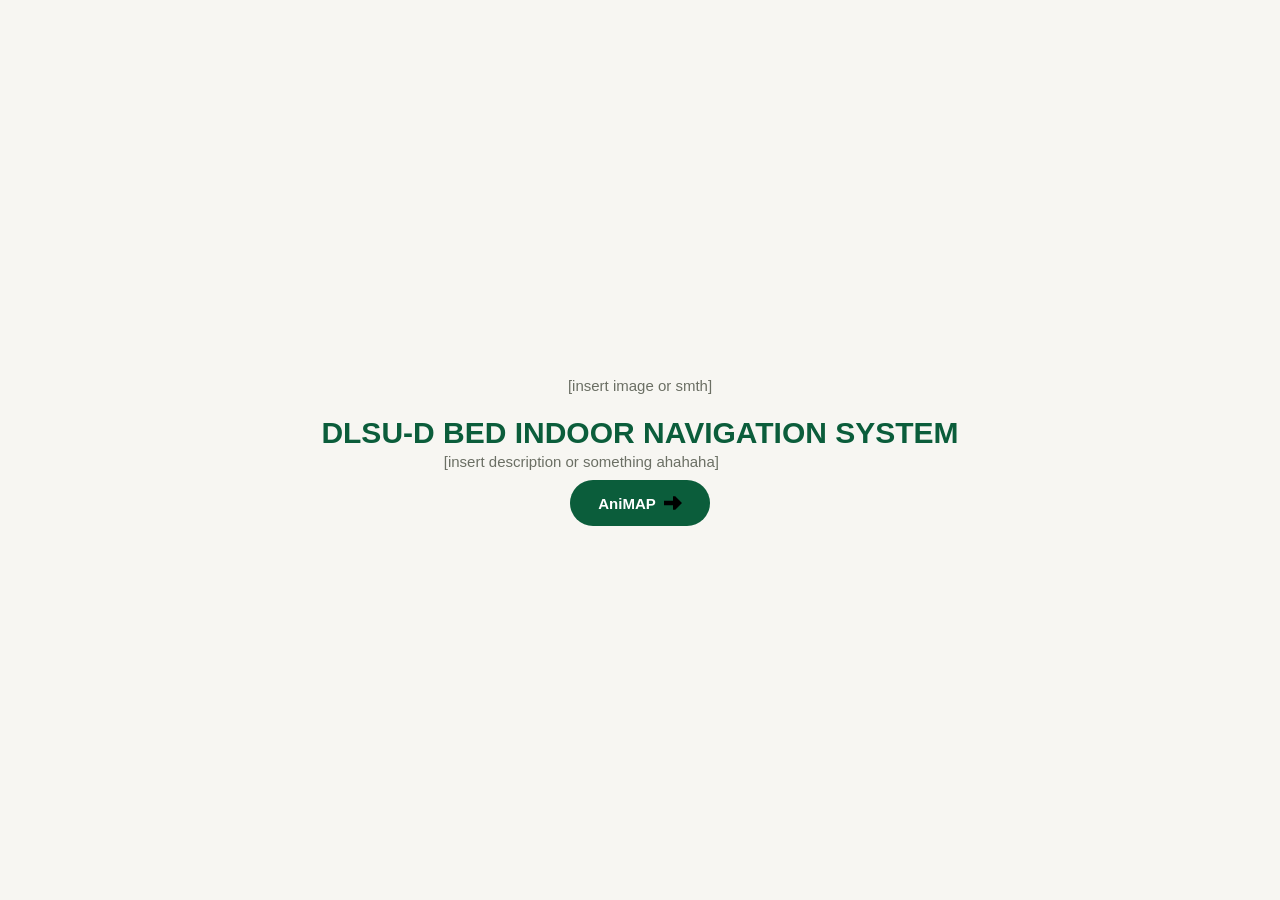
==== index.html @ df14d7ae "Add files via upload" ====
<!DOCTYPE html>
<html lang="en">
    <head>
        <meta charset="UTF-8" />
        <meta name="viewport" content="width=device-width, initial-scale=1.0" />
        
        <title>DLSU-D BED INDOOR NAVIGATION SYSTEM</title>
        
        <link rel="stylesheet" href="styles/general.css" />
        <link rel="stylesheet" href="styles/welcome.css" />
    </head>
    <body>

    <div class="welcome-screen">
        <p>[insert image or smth]</p>
        <rect x="20" y="90" width="160" height="90" rx="6" fill="#0b5d3b" opacity="0.12" />
        <rect x="28" y="55" width="62" height="125" rx="4" fill="#0b5d3b" />
        <rect x="100" y="78" width="72" height="102" rx="4" fill="#0b5d3b" opacity="0.78" />
        <circle cx="146" cy="42" r="23" fill="#c79a3d" />
        <path d="M146 26 L146 58 M129 42 L163 42" stroke="#fff" stroke-width="4" stroke-linecap="round" />
        </svg>

        <h1 class="title-text">DLSU-D BED INDOOR NAVIGATION SYSTEM</h1>
        <p class="title-text">[insert description or something ahahaha]</p>

        <a class="enter-link" href="app.html">
        AniMAP
        <svg width="18" height="18" viewBox="0 0 24 24" fill="none" stroke="white" stroke-width="2" stroke-linecap="round" stroke-linejoin="round">
            <image href="/pictures/arrow-right-svgrepo-com.svg" x="0" y="0" width="24" height="24"/>
        </svg>
        </a>
    </div>

    </body>
</html>
---- styles/general.css ----
:root {
    --color-primary: #0b5d3b;
    --color-primary-dark: #084a2f;
    --color-accent: #c79a3d;
    --color-bg: #f7f6f2;
    --color-surface: #ffffff;
    --color-border: #e1ded4;
    --color-text: #22261f;
    --color-text-muted: #6b6f64;
    --color-path: #dc2626;
}

* {
    margin: 0;
    padding: 0;
    box-sizing: border-box;
}

html, body {
    height: 100%;
    font-family: -apple-system, "Segoe UI", Roboto, Arial, sans-serif;
    background: var(--color-bg);
    color: var(--color-text);
}

img {
    max-width: 100%;
    display: block;
}

button {
    font-family: inherit;
}
---- styles/welcome.css ----
.welcome-screen {
    min-height: 100vh;
    display: flex;
    flex-direction: column;
    align-items: center;
    justify-content: center;
    text-align: center;
    padding: 32px 20px;
    gap: 18px;
}

.welcome-graphic {
    width: min(200px, 45vw);
    margin-bottom: 8px;
}

.welcome-screen h1 {
    font-size: clamp(22px, 4vw, 30px);
    color: var(--color-primary);
}

.welcome-screen p {
    max-width: 520px;
    color: var(--color-text-muted);
    font-size: 15px;
    line-height: 1.6;
}

.enter-link {
    display: inline-flex;
    align-items: center;
    gap: 8px;
    margin-top: 6px;
    padding: 14px 28px;
    border-radius: 999px;
    background: var(--color-primary);
    color: #fff;
    text-decoration: none;
    font-weight: 600;
    font-size: 15px;
    transition: transform 0.15s ease, background 0.15s ease;
}

.enter-link:hover {
    background: rgb(64, 154, 64);
    color: rgb(107, 238, 218);
    transform: translateY(-1px);
    box-shadow: 0 4px 12px rgba(0, 0, 0, 0.15);
}

.title-text {
    display: flex;
    justify-content: center;
    align-items: center;
}
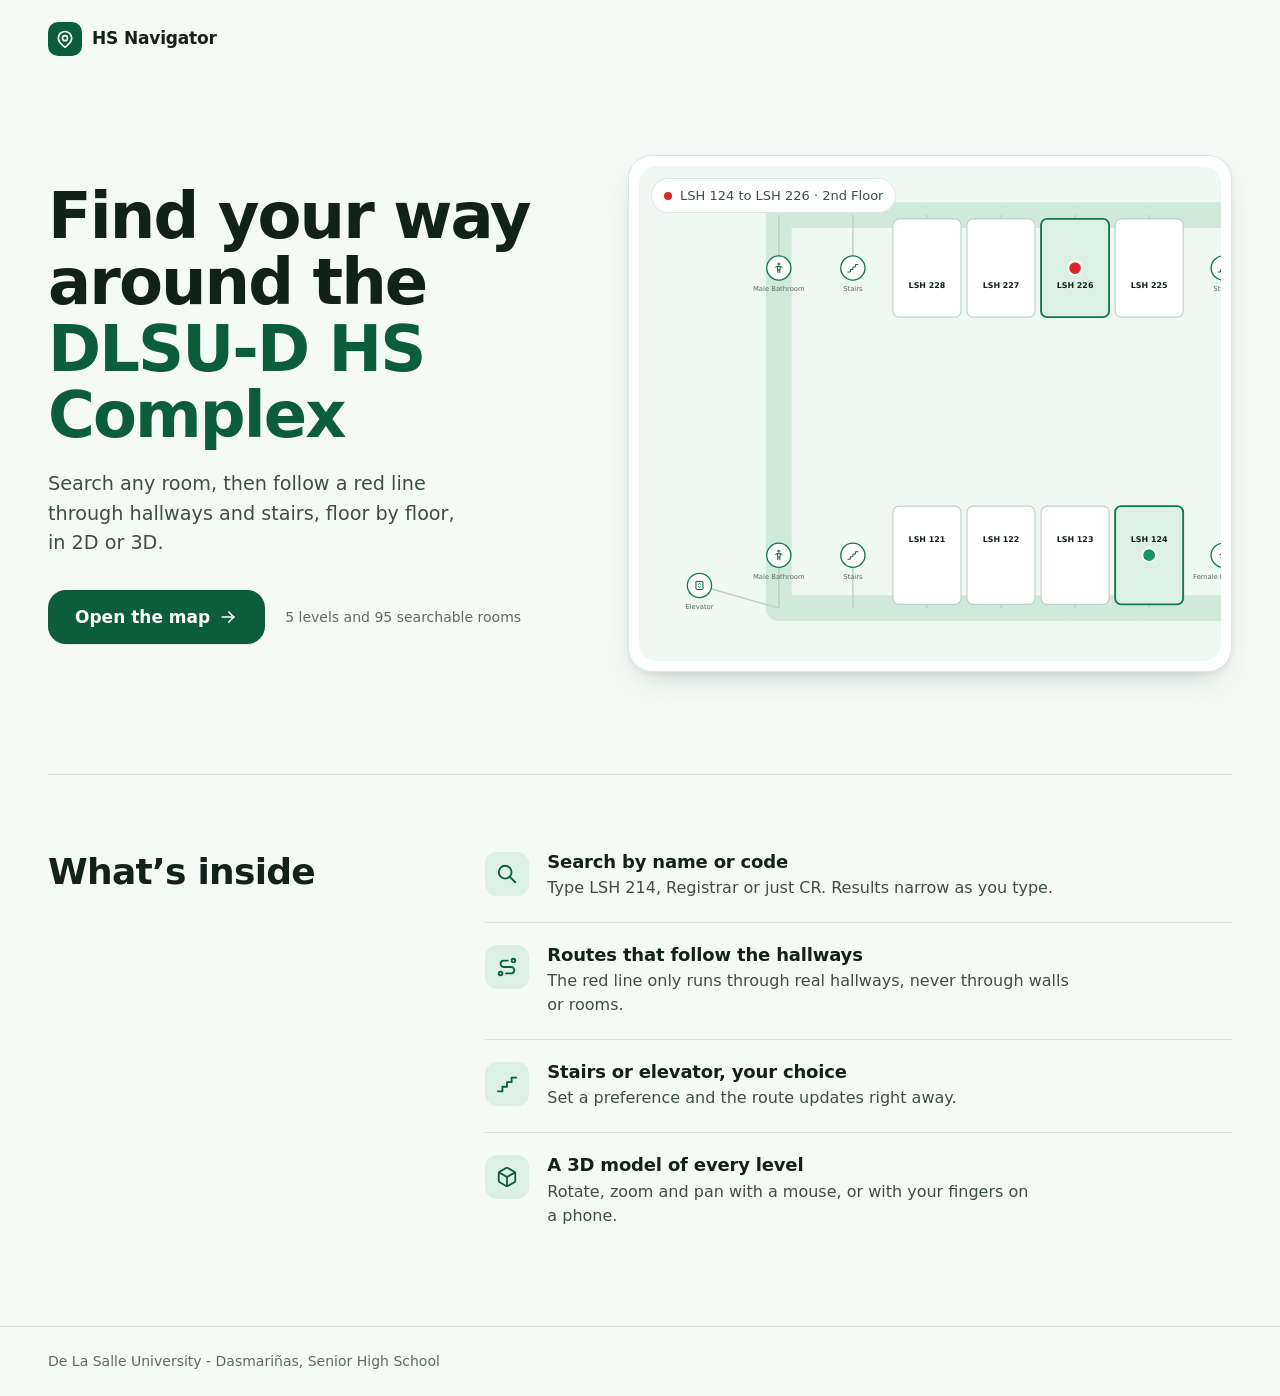
==== commit 4fd621ea: "Initial commit" ====
--- a/index.html
+++ b/index.html
@@ -1,35 +1,85 @@
-<!DOCTYPE html>
-<html lang="en">
-    <head>
-        <meta charset="UTF-8" />
-        <meta name="viewport" content="width=device-width, initial-scale=1.0" />
-        
-        <title>DLSU-D BED INDOOR NAVIGATION SYSTEM</title>
-        
-        <link rel="stylesheet" href="styles/general.css" />
-        <link rel="stylesheet" href="styles/welcome.css" />
-    </head>
-    <body>
-
-    <div class="welcome-screen">
-        <p>[insert image or smth]</p>
-        <rect x="20" y="90" width="160" height="90" rx="6" fill="#0b5d3b" opacity="0.12" />
-        <rect x="28" y="55" width="62" height="125" rx="4" fill="#0b5d3b" />
-        <rect x="100" y="78" width="72" height="102" rx="4" fill="#0b5d3b" opacity="0.78" />
-        <circle cx="146" cy="42" r="23" fill="#c79a3d" />
-        <path d="M146 26 L146 58 M129 42 L163 42" stroke="#fff" stroke-width="4" stroke-linecap="round" />
-        </svg>
-
-        <h1 class="title-text">DLSU-D BED INDOOR NAVIGATION SYSTEM</h1>
-        <p class="title-text">[insert description or something ahahaha]</p>
-
-        <a class="enter-link" href="app.html">
-        AniMAP
-        <svg width="18" height="18" viewBox="0 0 24 24" fill="none" stroke="white" stroke-width="2" stroke-linecap="round" stroke-linejoin="round">
-            <image href="/pictures/arrow-right-svgrepo-com.svg" x="0" y="0" width="24" height="24"/>
-        </svg>
-        </a>
-    </div>
-
-    </body>
+<!DOCTYPE html>
+<html lang="en">
+<head>
+  <meta charset="UTF-8" />
+  <meta name="viewport" content="width=device-width, initial-scale=1, viewport-fit=cover" />
+  <meta name="color-scheme" content="light" />
+  <meta name="theme-color" content="#0b5d3b" />
+  <title>HS Navigator | DLSU-D HS Complex</title>
+  <meta name="description" content="Search any room in the DLSU-D HS Complex and follow a route across hallways, stairs and floors, in 2D or 3D." />
+  <link rel="icon" href="images/favicon.svg" type="image/svg+xml" />
+  <link rel="preload" href="fonts/outfit-latin-wght-normal.woff2" as="font" type="font/woff2" crossorigin />
+  <link rel="preload" href="fonts/work-sans-latin-wght-normal.woff2" as="font" type="font/woff2" crossorigin />
+  <link rel="stylesheet" href="styles/general.css" />
+  <link rel="stylesheet" href="styles/map.css" />
+  <link rel="stylesheet" href="styles/welcome.css" />
+</head>
+<body class="welcome">
+  <a class="skip-link" href="#main">Skip to content</a>
+
+  <header class="page welcome-top">
+    <a class="brand" href="index.html">
+      <span class="brand-mark"><svg class="icon" width="20" height="20" viewBox="0 0 24 24" fill="none" stroke="currentColor" stroke-width="2" stroke-linecap="round" stroke-linejoin="round" aria-hidden="true" focusable="false"><path d="M9 11a3 3 0 1 0 6 0a3 3 0 0 0 -6 0"/><path d="M17.657 16.657l-4.243 4.243a2 2 0 0 1 -2.827 0l-4.244 -4.243a8 8 0 1 1 11.314 0"/></svg></span>
+      HS Navigator
+    </a>
+  </header>
+
+  <main id="main">
+    <section class="page hero" aria-labelledby="hero-title">
+      <div class="hero-copy">
+        <h1 id="hero-title" class="reveal" style="--i: 0">Find your way around the <span class="place"><span class="nowrap">DLSU-D</span> HS Complex</span></h1>
+        <p class="lead reveal" style="--i: 1">Search any room, then follow a red line through hallways and stairs, floor by floor, in 2D or 3D.</p>
+        <div class="cta-row reveal" style="--i: 2">
+          <a class="btn btn-primary" href="app.html">Open the map <svg class="icon" width="20" height="20" viewBox="0 0 24 24" fill="none" stroke="currentColor" stroke-width="2" stroke-linecap="round" stroke-linejoin="round" aria-hidden="true" focusable="false"><path d="M5 12l14 0"/><path d="M13 18l6 -6"/><path d="M13 6l6 6"/></svg></a>
+          <p class="hero-meta" id="hero-meta">Every level, every room</p>
+        </div>
+      </div>
+
+      <figure class="hero-figure reveal" style="--i: 2" role="img" aria-label="Floor plan of the 2nd floor with a red route running from LSH 124 along the hallways to LSH 226">
+        <svg class="hero-plan map-svg" id="hero-plan" viewBox="0 0 765 635" aria-hidden="true" focusable="false"></svg>
+        <figcaption class="hero-caption"><span class="dot"></span>LSH 124 to LSH 226 &middot; 2nd Floor</figcaption>
+      </figure>
+    </section>
+
+    <section class="page inside" aria-labelledby="inside-title">
+      <h2 id="inside-title">What&rsquo;s inside</h2>
+      <ul class="feature-list">
+        <li class="feature">
+          <span class="feature-icon"><svg class="icon" width="22" height="22" viewBox="0 0 24 24" fill="none" stroke="currentColor" stroke-width="2" stroke-linecap="round" stroke-linejoin="round" aria-hidden="true" focusable="false"><path d="M3 10a7 7 0 1 0 14 0a7 7 0 1 0 -14 0"/><path d="M21 21l-6 -6"/></svg></span>
+          <div>
+            <h3>Search by name or code</h3>
+            <p>Type LSH 214, Registrar or just CR. Results narrow as you type.</p>
+          </div>
+        </li>
+        <li class="feature">
+          <span class="feature-icon"><svg class="icon" width="22" height="22" viewBox="0 0 24 24" fill="none" stroke="currentColor" stroke-width="2" stroke-linecap="round" stroke-linejoin="round" aria-hidden="true" focusable="false"><path d="M3 19a2 2 0 1 0 4 0a2 2 0 0 0 -4 0"/><path d="M19 7a2 2 0 1 0 0 -4a2 2 0 0 0 0 4"/><path d="M11 19h5.5a3.5 3.5 0 0 0 0 -7h-8a3.5 3.5 0 0 1 0 -7h4.5"/></svg></span>
+          <div>
+            <h3>Routes that follow the hallways</h3>
+            <p>The red line only runs through real hallways, never through walls or rooms.</p>
+          </div>
+        </li>
+        <li class="feature">
+          <span class="feature-icon"><svg class="icon" width="22" height="22" viewBox="0 0 24 24" fill="none" stroke="currentColor" stroke-width="2" stroke-linecap="round" stroke-linejoin="round" aria-hidden="true" focusable="false"><path d="M22 5h-5v5h-5v5h-5v5h-5"/></svg></span>
+          <div>
+            <h3>Stairs or elevator, your choice</h3>
+            <p>Set a preference and the route updates right away.</p>
+          </div>
+        </li>
+        <li class="feature">
+          <span class="feature-icon"><svg class="icon" width="22" height="22" viewBox="0 0 24 24" fill="none" stroke="currentColor" stroke-width="2" stroke-linecap="round" stroke-linejoin="round" aria-hidden="true" focusable="false"><path d="M21 16.008v-8.018a1.98 1.98 0 0 0 -1 -1.717l-7 -4.008a2.016 2.016 0 0 0 -2 0l-7 4.008c-.619 .355 -1 1.01 -1 1.718v8.018c0 .709 .381 1.363 1 1.717l7 4.008a2.016 2.016 0 0 0 2 0l7 -4.008c.619 -.355 1 -1.01 1 -1.718"/><path d="M12 22v-10"/><path d="M12 12l8.73 -5.04"/><path d="M3.27 6.96l8.73 5.04"/></svg></span>
+          <div>
+            <h3>A 3D model of every level</h3>
+            <p>Rotate, zoom and pan with a mouse, or with your fingers on a phone.</p>
+          </div>
+        </li>
+      </ul>
+    </section>
+  </main>
+
+  <footer class="welcome-foot">
+    <div class="page">De La Salle University - Dasmari&ntilde;as, Senior High School</div>
+  </footer>
+
+  <script type="module" src="scripts/hero.js"></script>
+</body>
 </html>
--- a/styles/general.css
+++ b/styles/general.css
@@ -1,33 +1,343 @@
-:root {
-    --color-primary: #0b5d3b;
-    --color-primary-dark: #084a2f;
-    --color-accent: #c79a3d;
-    --color-bg: #f7f6f2;
-    --color-surface: #ffffff;
-    --color-border: #e1ded4;
-    --color-text: #22261f;
-    --color-text-muted: #6b6f64;
-    --color-path: #dc2626;
-}
-
-* {
-    margin: 0;
-    padding: 0;
-    box-sizing: border-box;
-}
-
-html, body {
-    height: 100%;
-    font-family: -apple-system, "Segoe UI", Roboto, Arial, sans-serif;
-    background: var(--color-bg);
-    color: var(--color-text);
-}
-
-img {
-    max-width: 100%;
-    display: block;
-}
-
-button {
-    font-family: inherit;
+/* ==========================================================
+   Design tokens + base. One green, one neutral family, tinted
+   shadows, one radius scale. Light theme only (green and white).
+   ========================================================== */
+
+@font-face {
+  font-family: 'Outfit Variable';
+  font-style: normal;
+  font-display: swap;
+  font-weight: 100 900;
+  src: url('../fonts/outfit-latin-wght-normal.woff2') format('woff2');
+}
+
+@font-face {
+  font-family: 'Work Sans Variable';
+  font-style: normal;
+  font-display: swap;
+  font-weight: 100 900;
+  src: url('../fonts/work-sans-latin-wght-normal.woff2') format('woff2');
+}
+
+:root {
+  color-scheme: light;
+
+  --green-950: #04301f;
+  --green-900: #07472e;
+  --green-800: #0b5d3b; /* brand */
+  --green-700: #0f7a4d;
+  --green-600: #17935f;
+  --green-200: #bfe3cf;
+  --green-100: #dcf0e5;
+  --green-50: #eff8f3;
+
+  --bg: #f6faf7;
+  --surface: #ffffff;
+  --ink: #12211a;
+  --ink-2: #3d4f45;
+  --muted: #5b6d63;
+  --line: #dbe6df;
+  --line-strong: #bfd0c6;
+
+  --route: #dc2626;
+  --danger: #b42318;
+
+  --r-sm: 8px;
+  --r-md: 12px;
+  --r-lg: 18px;
+  --r-pill: 999px;
+
+  --shadow-sm: 0 1px 2px rgba(7, 71, 46, 0.06), 0 1px 1px rgba(7, 71, 46, 0.04);
+  --shadow-md: 0 14px 32px -14px rgba(7, 71, 46, 0.28), 0 2px 6px rgba(7, 71, 46, 0.06);
+
+  --ease: cubic-bezier(0.2, 0.7, 0.2, 1);
+  --dur-fast: 150ms;
+  --dur: 220ms;
+
+  --font-display: 'Outfit Variable', 'Segoe UI', system-ui, sans-serif;
+  --font-body: 'Work Sans Variable', 'Segoe UI', system-ui, sans-serif;
+
+  --header-h: 60px;
+  --focus-ring: 0 0 0 2px var(--surface), 0 0 0 4px var(--green-700);
+}
+
+*,
+*::before,
+*::after {
+  margin: 0;
+  padding: 0;
+  box-sizing: border-box;
+}
+
+html {
+  height: 100%;
+  -webkit-text-size-adjust: 100%;
+  text-size-adjust: 100%;
+  -webkit-tap-highlight-color: transparent;
+}
+
+body {
+  min-height: 100%;
+  font-family: var(--font-body);
+  font-size: 1rem;
+  line-height: 1.5;
+  color: var(--ink);
+  background: var(--bg);
+  -webkit-font-smoothing: antialiased;
+  text-rendering: optimizeLegibility;
+}
+
+h1,
+h2,
+h3 {
+  font-family: var(--font-display);
+  font-weight: 600;
+  letter-spacing: -0.02em;
+  line-height: 1.12;
+  text-wrap: balance;
+}
+
+p {
+  text-wrap: pretty;
+}
+
+img,
+svg {
+  display: block;
+  max-width: 100%;
+}
+
+button,
+input {
+  font: inherit;
+  color: inherit;
+}
+
+button {
+  cursor: pointer;
+  touch-action: manipulation;
+}
+
+a {
+  color: inherit;
+}
+
+.icon {
+  flex-shrink: 0;
+}
+
+/* ---------- Focus: always visible for keyboard, quiet for mouse ---------- */
+:focus {
+  outline: none;
+}
+
+:focus-visible {
+  outline: none;
+  box-shadow: var(--focus-ring);
+}
+
+/* ---------- Utilities ---------- */
+.skip-link {
+  position: fixed;
+  top: 8px;
+  left: 8px;
+  z-index: 1000;
+  padding: 10px 16px;
+  border-radius: var(--r-sm);
+  background: var(--green-800);
+  color: #fff;
+  font-weight: 600;
+  text-decoration: none;
+  transform: translateY(-160%);
+  transition: transform var(--dur) var(--ease);
+}
+
+.skip-link:focus-visible {
+  transform: translateY(0);
+}
+
+.visually-hidden {
+  position: absolute;
+  width: 1px;
+  height: 1px;
+  overflow: hidden;
+  clip: rect(0 0 0 0);
+  white-space: nowrap;
+}
+
+/* ---------- Buttons ---------- */
+.btn {
+  display: inline-flex;
+  align-items: center;
+  justify-content: center;
+  gap: 8px;
+  min-height: 44px;
+  padding: 0 18px;
+  border: 1px solid transparent;
+  border-radius: var(--r-md);
+  font-weight: 600;
+  font-size: 0.9375rem;
+  line-height: 1;
+  text-decoration: none;
+  white-space: nowrap;
+  transition: background-color var(--dur-fast) var(--ease), border-color var(--dur-fast) var(--ease),
+    color var(--dur-fast) var(--ease), transform var(--dur-fast) var(--ease),
+    box-shadow var(--dur-fast) var(--ease);
+}
+
+.btn:active:not(:disabled) {
+  transform: scale(0.98);
+}
+
+.btn:disabled {
+  opacity: 0.45;
+  cursor: not-allowed;
+}
+
+.btn-primary {
+  background: var(--green-800);
+  color: #fff;
+  box-shadow: var(--shadow-sm);
+}
+
+.btn-primary:hover:not(:disabled) {
+  background: var(--green-900);
+}
+
+.btn-secondary {
+  background: var(--surface);
+  border-color: var(--line-strong);
+  color: var(--ink);
+}
+
+.btn-secondary:hover:not(:disabled) {
+  background: var(--green-50);
+  border-color: var(--green-700);
+}
+
+.btn-ghost {
+  background: transparent;
+  color: var(--ink-2);
+}
+
+.btn-ghost:hover:not(:disabled) {
+  background: var(--green-50);
+  color: var(--green-800);
+}
+
+.icon-btn {
+  display: inline-grid;
+  place-items: center;
+  width: 44px;
+  height: 44px;
+  border: 1px solid transparent;
+  border-radius: var(--r-md);
+  background: transparent;
+  color: inherit;
+  transition: background-color var(--dur-fast) var(--ease), border-color var(--dur-fast) var(--ease),
+    color var(--dur-fast) var(--ease);
+}
+
+.icon-btn:disabled {
+  opacity: 0.4;
+  cursor: not-allowed;
+}
+
+/* ---------- Segmented control (floor / level / preference switchers) ---------- */
+.segmented {
+  display: inline-flex;
+  gap: 2px;
+  padding: 3px;
+  max-width: 100%;
+  border: 1px solid var(--line);
+  border-radius: var(--r-md);
+  background: var(--surface);
+  box-shadow: var(--shadow-sm);
+}
+
+.segmented-scroll {
+  overflow-x: auto;
+  scrollbar-width: none;
+}
+
+.segmented-scroll::-webkit-scrollbar {
+  display: none;
+}
+
+.segmented button {
+  display: inline-flex;
+  align-items: center;
+  gap: 6px;
+  min-height: 38px;
+  padding: 0 14px;
+  border: 0;
+  border-radius: calc(var(--r-md) - 3px);
+  background: transparent;
+  color: var(--ink-2);
+  font-size: 0.875rem;
+  font-weight: 500;
+  white-space: nowrap;
+  transition: background-color var(--dur-fast) var(--ease), color var(--dur-fast) var(--ease);
+}
+
+.segmented button:hover {
+  background: var(--green-50);
+  color: var(--green-800);
+}
+
+.segmented button[aria-pressed='true'] {
+  background: var(--green-800);
+  color: #fff;
+  font-weight: 600;
+}
+
+.card {
+  background: var(--surface);
+  border: 1px solid var(--line);
+  border-radius: var(--r-lg);
+  box-shadow: var(--shadow-sm);
+}
+
+@media (prefers-reduced-motion: reduce) {
+  *,
+  *::before,
+  *::after {
+    animation-duration: 0.001ms !important;
+    animation-iteration-count: 1 !important;
+    transition-duration: 0.001ms !important;
+    scroll-behavior: auto !important;
+  }
+}
+
+.btn-sm {
+  min-height: 40px;
+  padding: 0 14px;
+  font-size: 0.875rem;
+}
+
+/* ---------- Brand (header of both pages) ---------- */
+.brand {
+  display: inline-flex;
+  align-items: center;
+  gap: 10px;
+  border-radius: var(--r-sm);
+  font-family: var(--font-display);
+  font-size: 1.0625rem;
+  font-weight: 600;
+  letter-spacing: -0.01em;
+  text-decoration: none;
+}
+
+.brand-mark {
+  display: grid;
+  place-items: center;
+  width: 34px;
+  height: 34px;
+  border-radius: 10px;
+  background: var(--green-800);
+  color: #fff;
+}
+
+.nowrap {
+  white-space: nowrap;
 }
--- a/styles/map.css
+++ b/styles/map.css
@@ -0,0 +1,113 @@
+/* Floor-plan drawing styles, shared by the 2D tab and the welcome preview. */
+.map-svg {
+  font-family: var(--font-body);
+}
+
+.building-label {
+  font-family: var(--font-display);
+  font-size: 17px;
+  font-weight: 600;
+  letter-spacing: -0.01em;
+  fill: var(--green-800);
+  text-anchor: middle;
+}
+
+.hallway-line {
+  fill: none;
+  stroke: #d0e9db;
+  stroke-width: 34;
+  stroke-linecap: round;
+  stroke-linejoin: round;
+}
+
+.room-stub {
+  stroke: var(--line-strong);
+  stroke-width: 2;
+}
+
+.room-rect {
+  fill: #fff;
+  stroke: var(--line-strong);
+  stroke-width: 1.5;
+  transition: fill var(--dur) var(--ease), stroke var(--dur) var(--ease);
+}
+
+.room.highlight .room-rect {
+  fill: var(--green-100);
+  stroke: var(--green-700);
+  stroke-width: 2.5;
+}
+
+.room-name,
+.room-code {
+  text-anchor: middle;
+  dominant-baseline: central;
+}
+
+.room-name {
+  font-size: 10.5px;
+  font-weight: 600;
+  fill: var(--ink);
+}
+
+.room-code {
+  font-size: 10px;
+  font-weight: 500;
+  fill: var(--muted);
+  font-variant-numeric: tabular-nums;
+}
+
+.connector-marker {
+  fill: #fff;
+  stroke: var(--green-700);
+  stroke-width: 1.75;
+  transition: fill var(--dur) var(--ease), stroke var(--dur) var(--ease);
+}
+
+.room.highlight .connector-marker {
+  fill: var(--green-100);
+  stroke: var(--route);
+  stroke-width: 3;
+}
+
+.connector-icon {
+  fill: none;
+  stroke: var(--green-800);
+  stroke-width: 2;
+  stroke-linecap: round;
+  stroke-linejoin: round;
+}
+
+.connector-label {
+  font-size: 9px;
+  font-weight: 500;
+  fill: var(--muted);
+  text-anchor: middle;
+}
+
+.route-line {
+  fill: none;
+  stroke: var(--route);
+  stroke-width: 5.5;
+  stroke-linecap: round;
+  stroke-linejoin: round;
+}
+
+.route-marker {
+  opacity: 0;
+  stroke: #fff;
+  stroke-width: 2.5;
+  transition: opacity var(--dur) var(--ease);
+}
+
+.route-marker.visible {
+  opacity: 1;
+}
+
+.start-marker {
+  fill: var(--green-600);
+}
+
+.end-marker {
+  fill: var(--route);
+}
--- a/styles/welcome.css
+++ b/styles/welcome.css
@@ -1,55 +1,236 @@
-.welcome-screen {
-    min-height: 100vh;
-    display: flex;
-    flex-direction: column;
-    align-items: center;
-    justify-content: center;
-    text-align: center;
-    padding: 32px 20px;
-    gap: 18px;
-}
-
-.welcome-graphic {
-    width: min(200px, 45vw);
-    margin-bottom: 8px;
-}
-
-.welcome-screen h1 {
-    font-size: clamp(22px, 4vw, 30px);
-    color: var(--color-primary);
-}
-
-.welcome-screen p {
-    max-width: 520px;
-    color: var(--color-text-muted);
-    font-size: 15px;
-    line-height: 1.6;
-}
-
-.enter-link {
-    display: inline-flex;
-    align-items: center;
-    gap: 8px;
-    margin-top: 6px;
-    padding: 14px 28px;
-    border-radius: 999px;
-    background: var(--color-primary);
-    color: #fff;
-    text-decoration: none;
-    font-weight: 600;
-    font-size: 15px;
-    transition: transform 0.15s ease, background 0.15s ease;
-}
-
-.enter-link:hover {
-    background: rgb(64, 154, 64);
-    color: rgb(107, 238, 218);
-    transform: translateY(-1px);
-    box-shadow: 0 4px 12px rgba(0, 0, 0, 0.15);
-}
-
-.title-text {
-    display: flex;
-    justify-content: center;
-    align-items: center;
-}
+.welcome {
+  min-height: 100dvh;
+  display: flex;
+  flex-direction: column;
+}
+
+.page {
+  width: min(1200px, 100% - 2 * clamp(20px, 5vw, 48px));
+  margin-inline: auto;
+}
+
+.welcome-top {
+  display: flex;
+  align-items: center;
+  padding-block: 22px;
+}
+
+/* ---------- Hero ---------- */
+.hero {
+  display: grid;
+  grid-template-columns: minmax(0, 5fr) minmax(0, 6fr);
+  gap: clamp(32px, 6vw, 88px);
+  align-items: center;
+  padding-block: clamp(24px, 6vw, 80px) clamp(48px, 8vw, 112px);
+}
+
+.hero h1 {
+  font-size: clamp(2.375rem, 5.4vw, 4rem);
+  font-weight: 600;
+  letter-spacing: -0.03em;
+  line-height: 1.04;
+}
+
+.hero h1 .place {
+  color: var(--green-800);
+}
+
+.lead {
+  max-width: 34ch;
+  margin-top: 20px;
+  font-size: clamp(1.0625rem, 1.5vw, 1.25rem);
+  line-height: 1.55;
+  color: var(--ink-2);
+}
+
+.cta-row {
+  display: flex;
+  flex-wrap: wrap;
+  align-items: center;
+  gap: 16px 20px;
+  margin-top: 32px;
+}
+
+.cta-row .btn {
+  min-height: 54px;
+  padding: 0 26px;
+  font-size: 1.0625rem;
+  border-radius: var(--r-lg);
+}
+
+.hero-meta {
+  font-size: 0.875rem;
+  color: var(--muted);
+  font-variant-numeric: tabular-nums;
+}
+
+.hero-figure {
+  position: relative;
+  margin: 0;
+  padding: 10px;
+  border: 1px solid var(--line);
+  border-radius: calc(var(--r-lg) + 6px);
+  background: var(--surface);
+  box-shadow: var(--shadow-md);
+}
+
+.hero-plan {
+  width: 100%;
+  height: auto;
+  border-radius: var(--r-lg);
+  background: var(--green-50);
+}
+
+.hero-caption {
+  position: absolute;
+  top: 22px;
+  left: 22px;
+  display: inline-flex;
+  align-items: center;
+  gap: 8px;
+  padding: 7px 12px;
+  border: 1px solid var(--line);
+  border-radius: var(--r-pill);
+  background: rgba(255, 255, 255, 0.92);
+  font-size: 0.8125rem;
+  font-weight: 500;
+  color: var(--ink-2);
+  backdrop-filter: blur(6px);
+}
+
+.hero-caption .dot {
+  width: 8px;
+  height: 8px;
+  border-radius: 50%;
+  background: var(--route);
+}
+
+/* The preview route draws itself, holds, then fades and repeats. */
+.hero-plan .route-line {
+  stroke-dasharray: 1;
+  stroke-dashoffset: 1;
+  animation: hero-draw 6.5s var(--ease) 0.8s infinite;
+}
+
+.hero-plan .start-marker,
+.hero-plan .end-marker {
+  opacity: 1;
+}
+
+.hero-plan .end-marker {
+  animation: hero-pop 6.5s var(--ease) 0.8s infinite;
+}
+
+@keyframes hero-draw {
+  0% { stroke-dashoffset: 1; opacity: 1; }
+  52% { stroke-dashoffset: 0; opacity: 1; }
+  88% { stroke-dashoffset: 0; opacity: 1; }
+  100% { stroke-dashoffset: 0; opacity: 0; }
+}
+
+@keyframes hero-pop {
+  0%, 48% { opacity: 0; }
+  58%, 88% { opacity: 1; }
+  100% { opacity: 0; }
+}
+
+@media (prefers-reduced-motion: reduce) {
+  .hero-plan .route-line {
+    animation: none;
+    stroke-dashoffset: 0;
+  }
+  .hero-plan .end-marker {
+    animation: none;
+    opacity: 1;
+  }
+}
+
+/* ---------- What's inside ---------- */
+.inside {
+  display: grid;
+  grid-template-columns: minmax(0, 4fr) minmax(0, 8fr);
+  gap: clamp(24px, 5vw, 72px);
+  padding-block: clamp(40px, 6vw, 80px);
+  border-top: 1px solid var(--line);
+}
+
+.inside h2 {
+  font-size: clamp(1.625rem, 3vw, 2.25rem);
+}
+
+.feature-list {
+  list-style: none;
+}
+
+.feature {
+  display: grid;
+  grid-template-columns: 44px minmax(0, 1fr);
+  gap: 18px;
+  padding-block: 22px;
+  border-top: 1px solid var(--line);
+}
+
+.feature:first-child {
+  padding-top: 0;
+  border-top: 0;
+}
+
+.feature-icon {
+  display: grid;
+  place-items: center;
+  width: 44px;
+  height: 44px;
+  border-radius: var(--r-md);
+  background: var(--green-100);
+  color: var(--green-800);
+}
+
+.feature h3 {
+  font-size: 1.125rem;
+  letter-spacing: -0.01em;
+}
+
+.feature p {
+  margin-top: 4px;
+  max-width: 52ch;
+  color: var(--ink-2);
+}
+
+.welcome-foot {
+  margin-top: auto;
+  border-top: 1px solid var(--line);
+  padding-block: 24px;
+  font-size: 0.875rem;
+  color: var(--muted);
+}
+
+/* ---------- Entrance ---------- */
+.reveal {
+  opacity: 0;
+  transform: translateY(14px);
+  animation: reveal 0.7s var(--ease) both;
+  animation-delay: calc(var(--i, 0) * 90ms);
+}
+
+@keyframes reveal {
+  to {
+    opacity: 1;
+    transform: none;
+  }
+}
+
+@media (max-width: 860px) {
+  .hero,
+  .inside {
+    grid-template-columns: minmax(0, 1fr);
+  }
+  .hero-copy {
+    order: 1;
+  }
+  .hero-figure {
+    order: 2;
+  }
+  .lead {
+    max-width: 44ch;
+  }
+}
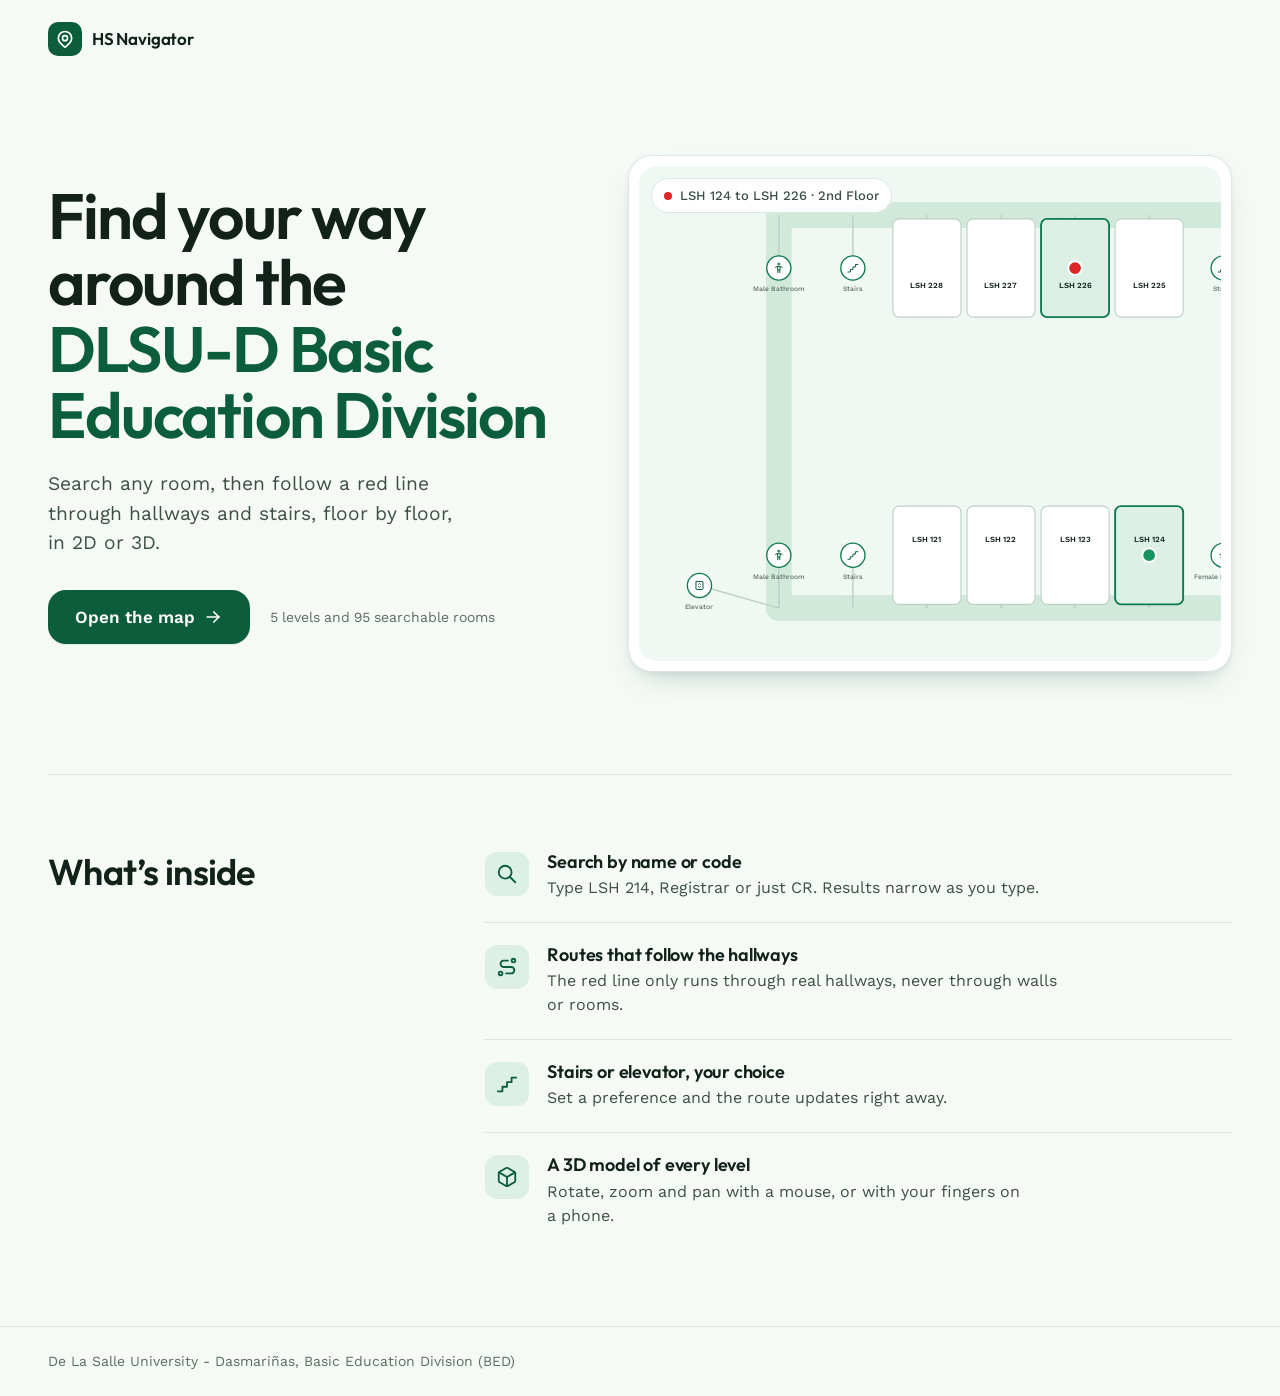
==== commit 2b398195: "initial commit 3" ====
--- a/index.html
+++ b/index.html
@@ -27,7 +27,7 @@
   <main id="main">
     <section class="page hero" aria-labelledby="hero-title">
       <div class="hero-copy">
-        <h1 id="hero-title" class="reveal" style="--i: 0">Find your way around the <span class="place"><span class="nowrap">DLSU-D</span> HS Complex</span></h1>
+        <h1 id="hero-title" class="reveal" style="--i: 0">Find your way around the <span class="place"><span class="nowrap">DLSU-D</span> Basic Education Division</span></h1>
         <p class="lead reveal" style="--i: 1">Search any room, then follow a red line through hallways and stairs, floor by floor, in 2D or 3D.</p>
         <div class="cta-row reveal" style="--i: 2">
           <a class="btn btn-primary" href="app.html">Open the map <svg class="icon" width="20" height="20" viewBox="0 0 24 24" fill="none" stroke="currentColor" stroke-width="2" stroke-linecap="round" stroke-linejoin="round" aria-hidden="true" focusable="false"><path d="M5 12l14 0"/><path d="M13 18l6 -6"/><path d="M13 6l6 6"/></svg></a>
@@ -77,7 +77,7 @@
   </main>
 
   <footer class="welcome-foot">
-    <div class="page">De La Salle University - Dasmari&ntilde;as, Senior High School</div>
+    <div class="page">De La Salle University - Dasmari&ntilde;as, Basic Education Division (BED)</div>
   </footer>
 
   <script type="module" src="scripts/hero.js"></script>
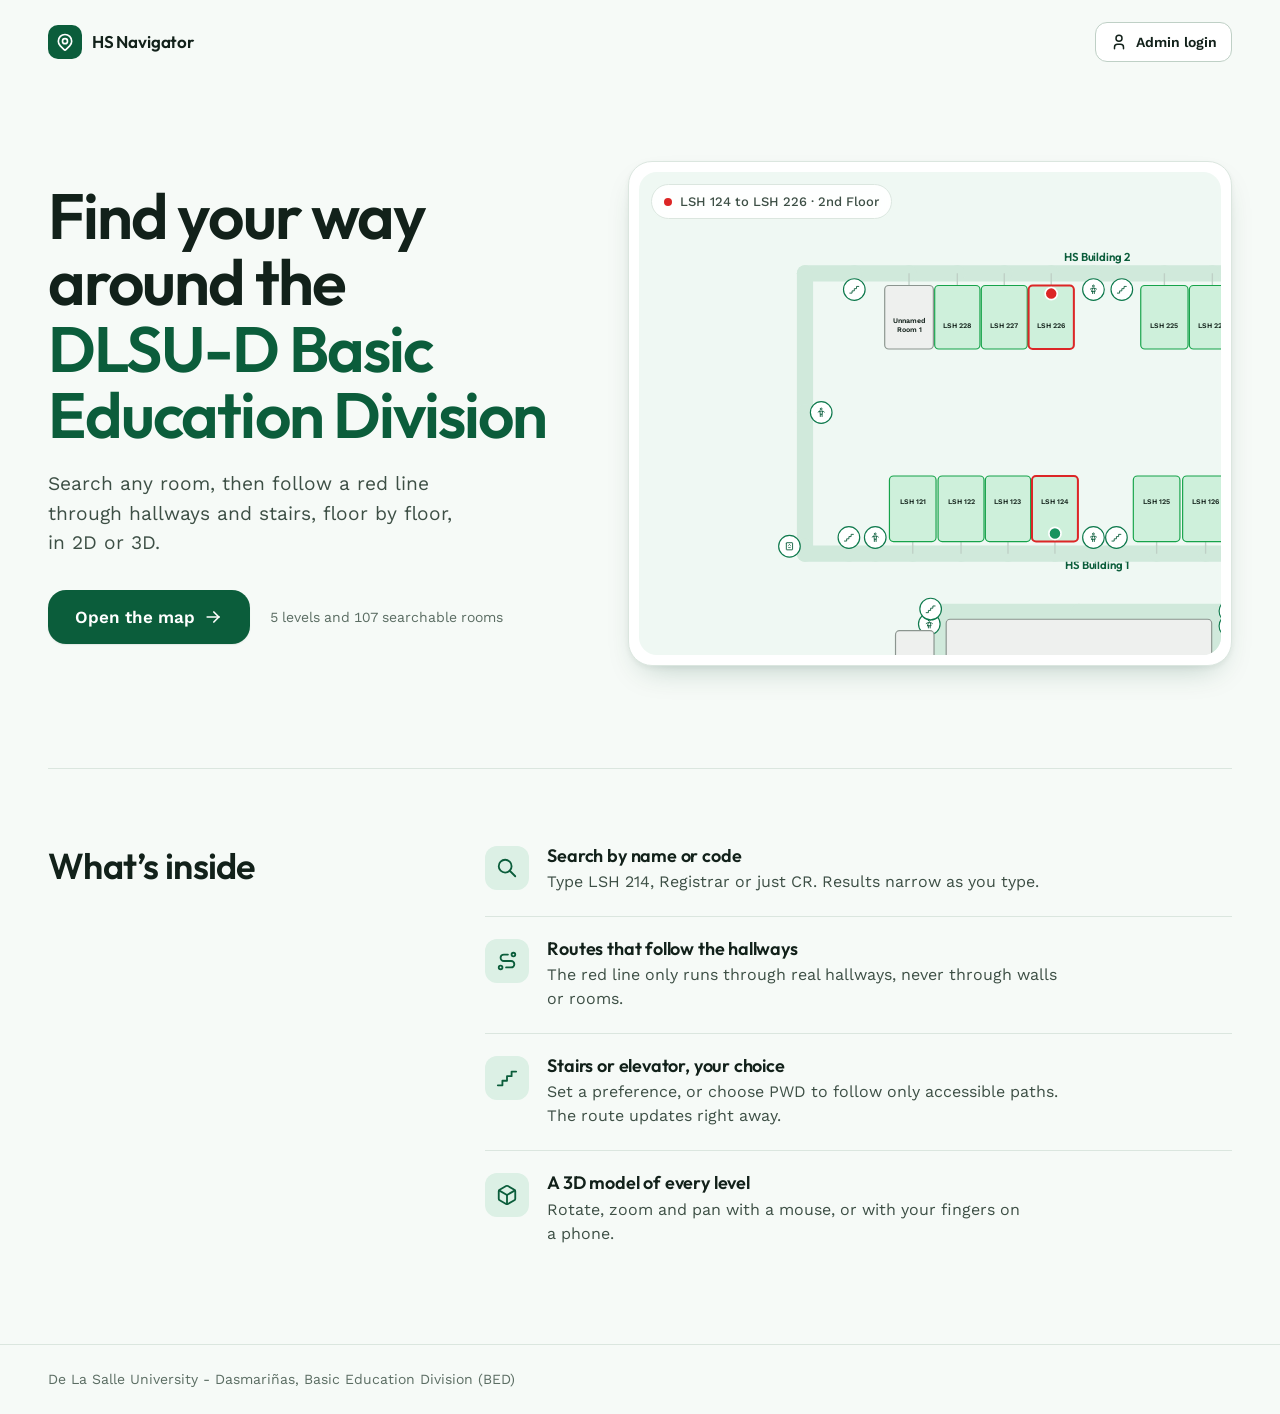
==== commit 23775ef5: "Amendment adjustments 1" ====
--- a/index.html
+++ b/index.html
@@ -2,19 +2,27 @@
 <html lang="en">
 <head>
   <meta charset="UTF-8" />
+
   <meta name="viewport" content="width=device-width, initial-scale=1, viewport-fit=cover" />
   <meta name="color-scheme" content="light" />
   <meta name="theme-color" content="#0b5d3b" />
+
   <title>HS Navigator | DLSU-D HS Complex</title>
+
   <meta name="description" content="Search any room in the DLSU-D HS Complex and follow a route across hallways, stairs and floors, in 2D or 3D." />
-  <link rel="icon" href="images/favicon.svg" type="image/svg+xml" />
+  <link rel="icon" href="favicon.svg" type="image/svg+xml" />
   <link rel="preload" href="fonts/outfit-latin-wght-normal.woff2" as="font" type="font/woff2" crossorigin />
   <link rel="preload" href="fonts/work-sans-latin-wght-normal.woff2" as="font" type="font/woff2" crossorigin />
+  
   <link rel="stylesheet" href="styles/general.css" />
   <link rel="stylesheet" href="styles/map.css" />
   <link rel="stylesheet" href="styles/welcome.css" />
+  <link rel="stylesheet" href="styles/admin.css" />
 </head>
+
+
 <body class="welcome">
+
   <a class="skip-link" href="#main">Skip to content</a>
 
   <header class="page welcome-top">
@@ -22,9 +30,11 @@
       <span class="brand-mark"><svg class="icon" width="20" height="20" viewBox="0 0 24 24" fill="none" stroke="currentColor" stroke-width="2" stroke-linecap="round" stroke-linejoin="round" aria-hidden="true" focusable="false"><path d="M9 11a3 3 0 1 0 6 0a3 3 0 0 0 -6 0"/><path d="M17.657 16.657l-4.243 4.243a2 2 0 0 1 -2.827 0l-4.244 -4.243a8 8 0 1 1 11.314 0"/></svg></span>
       HS Navigator
     </a>
+    <div class="header-actions" id="header-actions"></div>
   </header>
 
   <main id="main">
+    
     <section class="page hero" aria-labelledby="hero-title">
       <div class="hero-copy">
         <h1 id="hero-title" class="reveal" style="--i: 0">Find your way around the <span class="place"><span class="nowrap">DLSU-D</span> Basic Education Division</span></h1>
@@ -62,7 +72,7 @@
           <span class="feature-icon"><svg class="icon" width="22" height="22" viewBox="0 0 24 24" fill="none" stroke="currentColor" stroke-width="2" stroke-linecap="round" stroke-linejoin="round" aria-hidden="true" focusable="false"><path d="M22 5h-5v5h-5v5h-5v5h-5"/></svg></span>
           <div>
             <h3>Stairs or elevator, your choice</h3>
-            <p>Set a preference and the route updates right away.</p>
+            <p>Set a preference, or choose PWD to follow only accessible paths. The route updates right away.</p>
           </div>
         </li>
         <li class="feature">
@@ -80,6 +90,7 @@
     <div class="page">De La Salle University - Dasmari&ntilde;as, Basic Education Division (BED)</div>
   </footer>
 
+  <script type="module" src="scripts/header.js"></script>
   <script type="module" src="scripts/hero.js"></script>
 </body>
 </html>
--- a/styles/general.css
+++ b/styles/general.css
@@ -1,7 +1,6 @@
-/* ==========================================================
-   Design tokens + base. One green, one neutral family, tinted
-   shadows, one radius scale. Light theme only (green and white).
-   ========================================================== */
+
+/* ---------- Only for light theme, no dark theme yet ---------- */
+
 
 @font-face {
   font-family: 'Outfit Variable';
@@ -126,7 +125,10 @@
   flex-shrink: 0;
 }
 
-/* ---------- Focus: always visible for keyboard, quiet for mouse ---------- */
+
+
+
+/* ======== Focus: always visible for keyboard, quiet for mouse ======== */
 :focus {
   outline: none;
 }
@@ -136,7 +138,8 @@
   box-shadow: var(--focus-ring);
 }
 
-/* ---------- Utilities ---------- */
+
+/* ======== Utilities ======== */
 .skip-link {
   position: fixed;
   top: 8px;
@@ -165,7 +168,8 @@
   white-space: nowrap;
 }
 
-/* ---------- Buttons ---------- */
+
+/* ======== Buttons ======== */
 .btn {
   display: inline-flex;
   align-items: center;
@@ -243,7 +247,10 @@
   cursor: not-allowed;
 }
 
-/* ---------- Segmented control (floor / level / preference switchers) ---------- */
+
+
+
+/* ======== Segmented control (floor / level / preference switchers) ======== */
 .segmented {
   display: inline-flex;
   gap: 2px;
@@ -315,7 +322,9 @@
   font-size: 0.875rem;
 }
 
-/* ---------- Brand (header of both pages) ---------- */
+
+
+/* ======== Brand (header of both pages) ======== */
 .brand {
   display: inline-flex;
   align-items: center;
--- a/styles/map.css
+++ b/styles/map.css
@@ -1,4 +1,4 @@
-/* Floor-plan drawing styles, shared by the 2D tab and the welcome preview. */
+/* ======== Floor-plan drawing styles, shared by the 2D tab and the welcome preview. ======== */
 .map-svg {
   font-family: var(--font-body);
 }
@@ -12,12 +12,20 @@
   text-anchor: middle;
 }
 
+/* Corridors (green = walkable). In PWD mode: blue = accessible, pink = steps. */
 .hallway-line {
   fill: none;
   stroke: #d0e9db;
-  stroke-width: 34;
-  stroke-linecap: round;
-  stroke-linejoin: round;
+  stroke-linecap: round;
+  stroke-linejoin: round;
+}
+
+.pwd-mode .hallway-line.pwd {
+  stroke: #cfe8fb;
+}
+
+.pwd-mode .hallway-line.no-pwd {
+  stroke: #fbd5d5;
 }
 
 .room-stub {
@@ -25,23 +33,57 @@
   stroke-width: 2;
 }
 
+/* ---- Rooms: neat squares, colour coded by type ---- */
 .room-rect {
-  fill: #fff;
-  stroke: var(--line-strong);
-  stroke-width: 1.5;
+  --room-line: #9aa6a0;
+  --room-fill: #f3f4f3;
+  fill: var(--room-fill);
+  stroke: var(--room-line);
+  stroke-width: 1.75;
   transition: fill var(--dur) var(--ease), stroke var(--dur) var(--ease);
 }
 
+.room-rect.cat-blue {
+  --room-line: #2563eb;
+  --room-fill: rgba(37, 99, 235, 0.12);
+}
+.room-rect.cat-orange {
+  --room-line: #ea580c;
+  --room-fill: rgba(234, 88, 12, 0.14);
+}
+.room-rect.cat-yellow {
+  --room-line: #d4a106;
+  --room-fill: rgba(250, 204, 21, 0.26);
+}
+.room-rect.cat-green {
+  --room-line: #16a34a;
+  --room-fill: rgba(34, 197, 94, 0.16);
+}
+.room-rect.cat-gray {
+  --room-line: #8b958f;
+  --room-fill: #eef0ee;
+}
+
 .room.highlight .room-rect {
-  fill: var(--green-100);
-  stroke: var(--green-700);
-  stroke-width: 2.5;
+  stroke: var(--route);
+  stroke-width: 3;
+}
+
+.room.selected .room-rect {
+  stroke: #7c3aed;
+  stroke-width: 3.5;
+}
+
+.map-svg.editing .room,
+.map-svg.editing .room.connector {
+  cursor: pointer;
 }
 
 .room-name,
 .room-code {
   text-anchor: middle;
   dominant-baseline: central;
+  pointer-events: none;
 }
 
 .room-name {
@@ -57,6 +99,7 @@
   font-variant-numeric: tabular-nums;
 }
 
+/* ---- Round markers: stairs, elevator, ramp, restrooms, gate ---- */
 .connector-marker {
   fill: #fff;
   stroke: var(--green-700);
@@ -76,15 +119,50 @@
   stroke-width: 2;
   stroke-linecap: round;
   stroke-linejoin: round;
-}
-
-.connector-label {
-  font-size: 9px;
-  font-weight: 500;
-  fill: var(--muted);
-  text-anchor: middle;
-}
-
+  pointer-events: none;
+}
+
+/* Display-only landmark (fountain) */
+.decor-marker {
+  fill: #e6f3fb;
+  stroke: #4a9fd4;
+  stroke-width: 1.75;
+}
+.decor .connector-icon {
+  stroke: #2f7fb5;
+}
+
+.building-label,
+.unavail-hatch,
+.unavail-badge {
+  pointer-events: none;
+}
+
+/* ---- Unavailable rooms: red diagonal stripes + badge ---- */
+.room.unavailable .room-rect {
+  stroke: var(--danger);
+}
+
+.unavail-badge rect {
+  fill: #fff;
+  stroke: var(--danger);
+  stroke-width: 1.25;
+}
+
+.unavail-badge text {
+  font-size: 8.5px;
+  font-weight: 700;
+  letter-spacing: 0.03em;
+  fill: var(--danger);
+  text-anchor: start;
+  dominant-baseline: central;
+}
+
+.unavail-badge .connector-icon {
+  stroke: var(--danger);
+}
+
+/* ---- Route ---- */
 .route-line {
   fill: none;
   stroke: var(--route);
@@ -104,10 +182,39 @@
   opacity: 1;
 }
 
+.route-marker.hidden {
+  display: none;
+}
+
 .start-marker {
   fill: var(--green-600);
 }
 
 .end-marker {
   fill: var(--route);
+}
+
+/* Up / down arrow where the route leaves the floor (replaces the red dot) */
+.end-arrow {
+  opacity: 0;
+  pointer-events: none;
+  transition: opacity 260ms var(--ease);
+}
+
+.end-arrow.visible {
+  opacity: 1;
+}
+
+.end-arrow-bg {
+  fill: var(--route);
+  stroke: #fff;
+  stroke-width: 3;
+}
+
+.end-arrow-icon {
+  fill: none;
+  stroke: #fff;
+  stroke-width: 3;
+  stroke-linecap: round;
+  stroke-linejoin: round;
 }
--- a/styles/welcome.css
+++ b/styles/welcome.css
@@ -12,10 +12,34 @@
 .welcome-top {
   display: flex;
   align-items: center;
+  justify-content: space-between;
+  gap: 12px;
   padding-block: 22px;
 }
 
-/* ---------- Hero ---------- */
+/* Admin login (top right) on the welcome page */
+.welcome-top .header-actions {
+  margin-left: auto;
+}
+
+.welcome-top .header-btn {
+  border-color: var(--line-strong);
+  background: var(--surface);
+  color: var(--ink);
+}
+
+.welcome-top .header-btn:hover:not(:disabled) {
+  background: var(--green-50);
+  border-color: var(--green-700);
+  color: var(--green-800);
+}
+
+.welcome-top .admin-badge {
+  background: var(--green-100);
+}
+
+
+/* ======== Hero ======== */
 .hero {
   display: grid;
   grid-template-columns: minmax(0, 5fr) minmax(0, 6fr);
@@ -105,7 +129,9 @@
   background: var(--route);
 }
 
-/* The preview route draws itself, holds, then fades and repeats. */
+
+
+/* ======== The preview route draws itself, pauses, then fades and repeats. ======== */
 .hero-plan .route-line {
   stroke-dasharray: 1;
   stroke-dashoffset: 1;
@@ -145,7 +171,8 @@
   }
 }
 
-/* ---------- What's inside ---------- */
+
+/* ======== What's inside portion ======== */
 .inside {
   display: grid;
   grid-template-columns: minmax(0, 4fr) minmax(0, 8fr);
@@ -204,7 +231,9 @@
   color: var(--muted);
 }
 
-/* ---------- Entrance ---------- */
+
+
+/* ======== Entrance ======== */
 .reveal {
   opacity: 0;
   transform: translateY(14px);
--- a/styles/admin.css
+++ b/styles/admin.css
@@ -0,0 +1,138 @@
+/* ======== Admin: sign-in dialog, badges and editor cards ======== */
+
+/* Admin-only controls stay hidden for guests */
+.admin-only {
+  display: none !important;
+}
+
+body.is-admin .admin-only {
+  display: inline-flex !important;
+}
+
+body.is-admin section.admin-only {
+  display: block !important;
+}
+
+.login-dialog {
+  width: min(400px, calc(100% - 32px));
+  margin: auto;
+  padding: 26px;
+  border: 0;
+  border-radius: var(--r-lg);
+  box-shadow: var(--shadow-md);
+}
+
+.login-dialog::backdrop {
+  background: rgba(4, 48, 31, 0.5);
+}
+
+.login-form {
+  display: grid;
+  gap: 10px;
+}
+
+.login-form h2 {
+  font-size: 1.375rem;
+}
+
+.login-lead {
+  color: var(--muted);
+  font-size: 0.9375rem;
+}
+
+.login-form label,
+.admin-card label {
+  font-size: 0.8125rem;
+  font-weight: 600;
+  color: var(--ink-2);
+}
+
+.login-form input,
+.admin-card input[type='text'] {
+  width: 100%;
+  min-height: 46px;
+  padding: 0 14px;
+  border: 1px solid var(--line-strong);
+  border-radius: var(--r-md);
+  background: var(--surface);
+}
+
+.login-form input:focus-visible,
+.admin-card input[type='text']:focus-visible {
+  border-color: var(--green-700);
+  box-shadow: 0 0 0 3px var(--green-100);
+}
+
+.login-actions,
+.admin-row {
+  display: flex;
+  flex-wrap: wrap;
+  align-items: center;
+  gap: 10px;
+  margin-top: 6px;
+}
+
+.login-actions {
+  justify-content: flex-end;
+}
+
+.form-error {
+  min-height: 1.25rem;
+  color: var(--danger);
+  font-size: 0.875rem;
+  font-weight: 600;
+}
+
+.admin-card {
+  display: grid;
+  gap: 8px;
+  margin-top: 14px;
+  padding: 18px 20px;
+  border-color: var(--green-200);
+  background: var(--green-50);
+}
+
+.admin-card[hidden] {
+  display: none;
+}
+
+.admin-card h3 {
+  display: flex;
+  align-items: center;
+  gap: 8px;
+  font-size: 1.0625rem;
+}
+
+.admin-help {
+  color: var(--ink-2);
+  font-size: 0.875rem;
+}
+
+.check-row {
+  display: flex;
+  align-items: center;
+  gap: 10px;
+  padding: 6px 0;
+  font-size: 0.9375rem !important;
+  font-weight: 500 !important;
+}
+
+.check-row input {
+  width: 18px;
+  height: 18px;
+  accent-color: var(--danger);
+}
+
+.form-note {
+  min-height: 1.25rem;
+  font-size: 0.875rem;
+  font-weight: 600;
+}
+
+.form-note[data-state='ok'] {
+  color: var(--green-800);
+}
+
+.form-note[data-state='error'] {
+  color: var(--danger);
+}
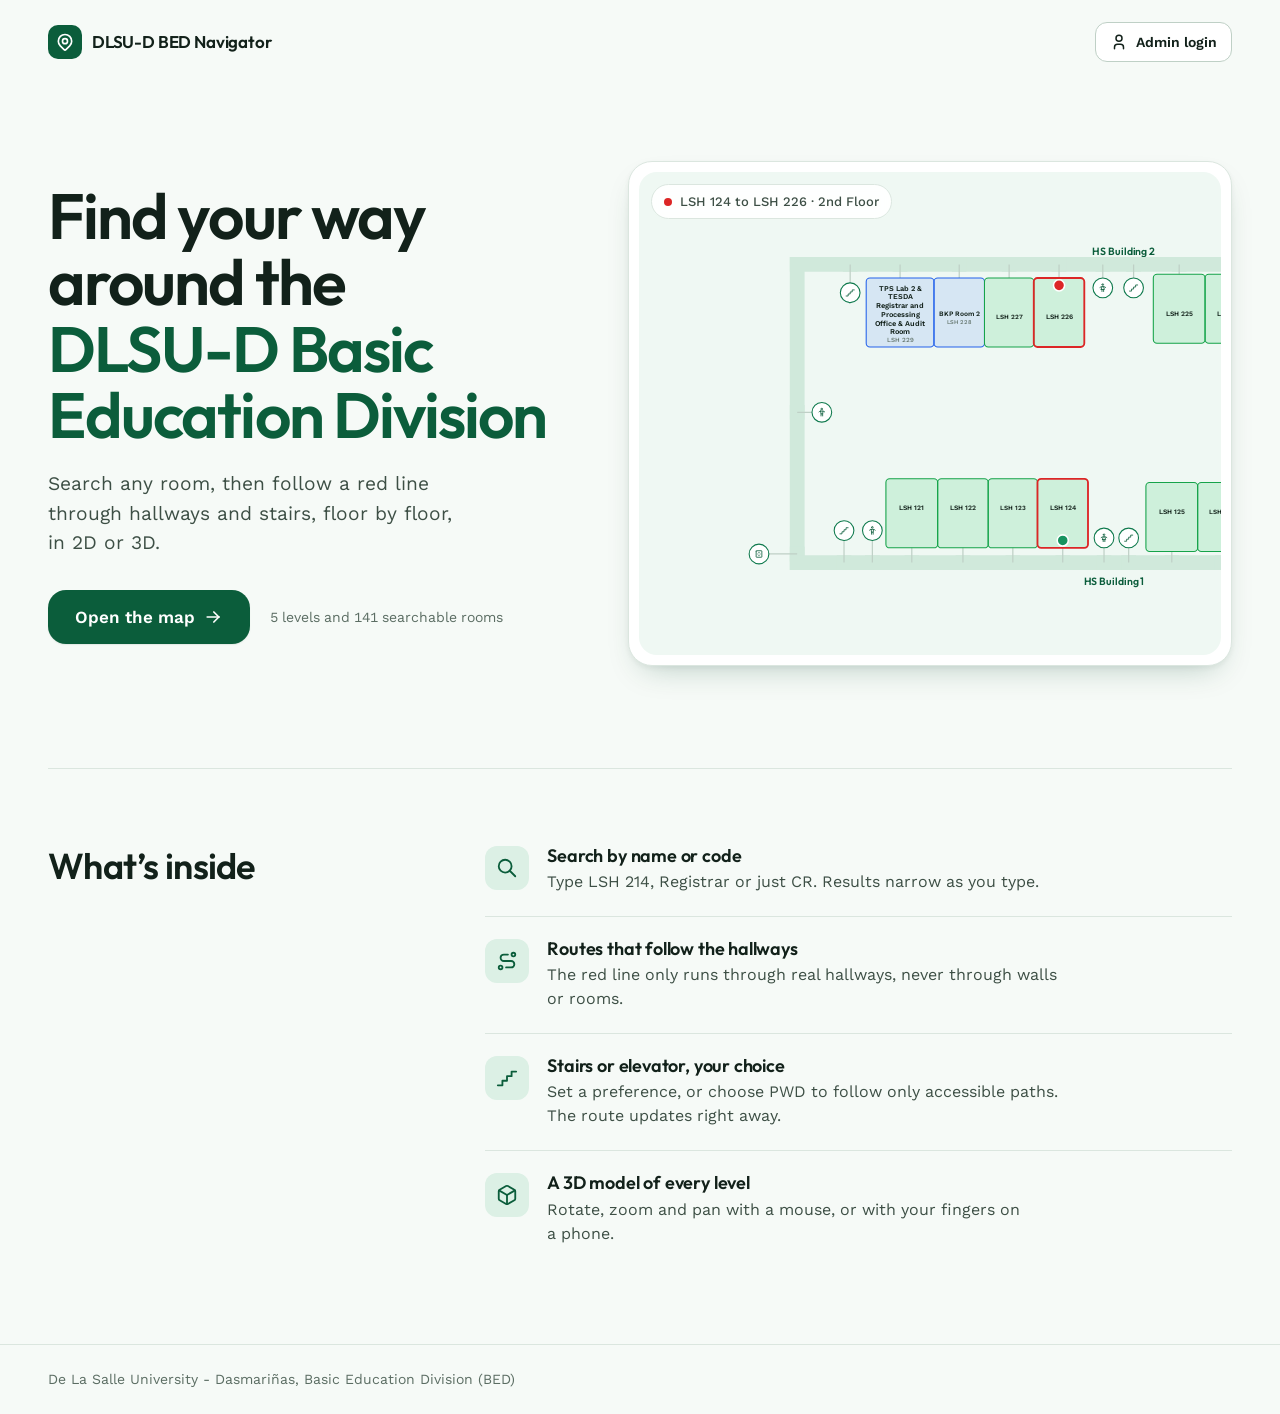
==== commit 781b50c0: "new motion and adjustment to pwd lane and pathways going to cth and mth" ====
--- a/index.html
+++ b/index.html
@@ -7,7 +7,7 @@
   <meta name="color-scheme" content="light" />
   <meta name="theme-color" content="#0b5d3b" />
 
-  <title>HS Navigator | DLSU-D HS Complex</title>
+  <title>DLSU-D BED Navigator</title>
 
   <meta name="description" content="Search any room in the DLSU-D HS Complex and follow a route across hallways, stairs and floors, in 2D or 3D." />
   <link rel="icon" href="favicon.svg" type="image/svg+xml" />
@@ -18,6 +18,7 @@
   <link rel="stylesheet" href="styles/map.css" />
   <link rel="stylesheet" href="styles/welcome.css" />
   <link rel="stylesheet" href="styles/admin.css" />
+  <link rel="stylesheet" href="styles/motion.css" />
 </head>
 
 
@@ -28,7 +29,7 @@
   <header class="page welcome-top">
     <a class="brand" href="index.html">
       <span class="brand-mark"><svg class="icon" width="20" height="20" viewBox="0 0 24 24" fill="none" stroke="currentColor" stroke-width="2" stroke-linecap="round" stroke-linejoin="round" aria-hidden="true" focusable="false"><path d="M9 11a3 3 0 1 0 6 0a3 3 0 0 0 -6 0"/><path d="M17.657 16.657l-4.243 4.243a2 2 0 0 1 -2.827 0l-4.244 -4.243a8 8 0 1 1 11.314 0"/></svg></span>
-      HS Navigator
+      DLSU-D BED Navigator
     </a>
     <div class="header-actions" id="header-actions"></div>
   </header>
--- a/styles/map.css
+++ b/styles/map.css
@@ -1,6 +1,14 @@
 /* ======== Floor-plan drawing styles, shared by the 2D tab and the welcome preview. ======== */
 .map-svg {
   font-family: var(--font-body);
+}
+
+.map-note {
+  font-size: 10px;
+  font-weight: 700;
+  letter-spacing: 0.08em;
+  fill: var(--green-800);
+  text-anchor: middle;
 }
 
 .building-label {
@@ -16,8 +24,12 @@
 .hallway-line {
   fill: none;
   stroke: #d0e9db;
+  stroke-linecap: butt;
+  shape-rendering: geometricPrecision;
+}
+
+.hallway-line.round {
   stroke-linecap: round;
-  stroke-linejoin: round;
 }
 
 .pwd-mode .hallway-line.pwd {
@@ -59,6 +71,10 @@
   --room-line: #16a34a;
   --room-fill: rgba(34, 197, 94, 0.16);
 }
+.room-rect.cat-purple {
+  --room-line: #7c3aed;
+  --room-fill: rgba(139, 92, 246, 0.16);
+}
 .room-rect.cat-gray {
   --room-line: #8b958f;
   --room-fill: #eef0ee;
@@ -143,7 +159,8 @@
   stroke: var(--danger);
 }
 
-.unavail-badge rect {
+.unavail-badge rect,
+.unavail-badge circle {
   fill: #fff;
   stroke: var(--danger);
   stroke-width: 1.25;
@@ -217,4 +234,70 @@
   stroke-width: 3;
   stroke-linecap: round;
   stroke-linejoin: round;
+}
+
+/* ---- Scenery: roads, zebra crossings and the university oval ---- */
+.scenery {
+  pointer-events: none;
+}
+
+.road-curb {
+  fill: #c9ccd1;
+}
+
+.road-surface {
+  fill: #6f757d;
+}
+
+.road-lane {
+  stroke: #f4f1e6;
+  stroke-width: 2.5;
+  stroke-dasharray: 14 11;
+  stroke-linecap: butt;
+}
+
+.road-label {
+  fill: rgba(255, 255, 255, 0.55);
+  font-size: 11px;
+  font-weight: 700;
+  letter-spacing: 0.35em;
+  text-anchor: middle;
+}
+
+.crosswalk rect {
+  fill: rgba(255, 255, 255, 0.92);
+  pointer-events: none;
+}
+
+.oval-track {
+  fill: #d4694e;
+  stroke: #b34a33;
+  stroke-width: 2;
+}
+
+.oval-lane {
+  fill: none;
+  stroke: rgba(255, 255, 255, 0.75);
+  stroke-width: 1.4;
+}
+
+.oval-grass {
+  fill: #7fcf6f;
+  stroke: #5fae52;
+  stroke-width: 1.5;
+}
+
+.oval-field {
+  fill: none;
+  stroke: rgba(255, 255, 255, 0.7);
+  stroke-width: 1.6;
+}
+
+.oval-label {
+  fill: #14532d;
+  font-family: var(--font-display);
+  font-size: 17px;
+  font-weight: 700;
+  text-anchor: middle;
+  letter-spacing: 0.02em;
 }
--- a/styles/motion.css
+++ b/styles/motion.css
@@ -0,0 +1,224 @@
+/* ======== Smooth motion: hover, press and entrance animations ========
+   Loaded last on every page so it layers on top of the base styles.
+   Everything is switched off for people who ask their device for reduced motion. */
+:root {
+  --ease-out: cubic-bezier(0.2, 0.7, 0.2, 1);
+  --ease-spring: cubic-bezier(0.34, 1.56, 0.64, 1);
+  --lift-shadow: 0 8px 20px rgba(12, 60, 40, 0.16);
+}
+
+/* ---- Buttons ---- */
+.btn,
+.icon-btn,
+.segmented button,
+.pref-btn,
+.sidebar-tab,
+.brand,
+.brand-mark,
+.legend li,
+.card,
+.hero-plan,
+.model-tool {
+  transition:
+    transform 0.22s var(--ease-out),
+    box-shadow 0.22s var(--ease-out),
+    background-color 0.22s ease,
+    border-color 0.22s ease,
+    color 0.22s ease,
+    filter 0.22s ease;
+}
+
+.btn:hover:not(:disabled),
+.icon-btn:hover:not(:disabled) {
+  transform: translateY(-2px);
+  box-shadow: var(--lift-shadow);
+}
+
+.btn:active:not(:disabled),
+.icon-btn:active:not(:disabled),
+.segmented button:active,
+.pref-btn:active {
+  transform: translateY(0) scale(0.96);
+  box-shadow: none;
+  transition-duration: 0.08s;
+}
+
+.btn .icon,
+.icon-btn .icon {
+  transition: transform 0.3s var(--ease-spring);
+}
+
+.btn:hover:not(:disabled) .icon,
+.icon-btn:hover:not(:disabled) .icon {
+  transform: scale(1.14) rotate(-4deg);
+}
+
+#replay-btn:hover:not(:disabled) .icon,
+#slow-replay-btn:hover:not(:disabled) .icon {
+  transform: rotate(-200deg);
+}
+
+.btn-primary:hover:not(:disabled) {
+  filter: brightness(1.06) saturate(1.1);
+}
+
+/* Segmented controls (floor picker, zoom, replay by floor) */
+.segmented button:hover:not([aria-pressed='true']) {
+  transform: translateY(-1px);
+}
+
+.segmented button[aria-pressed='true'] {
+  animation: pop 0.32s var(--ease-spring);
+}
+
+/* ---- Tabs in the side menu ---- */
+.sidebar-tab:hover:not([aria-current='page']) {
+  transform: translateX(4px);
+}
+
+.sidebar-tab .icon {
+  transition: transform 0.3s var(--ease-spring);
+}
+
+.sidebar-tab:hover .icon {
+  transform: scale(1.18) rotate(-6deg);
+}
+
+.sidebar-tab[aria-current='page']::before {
+  animation: grow-bar 0.35s var(--ease-out);
+}
+
+/* ---- Brand / header ---- */
+.brand:hover {
+  transform: translateY(-1px);
+}
+
+.brand:hover .brand-mark {
+  transform: rotate(-10deg) scale(1.1);
+  box-shadow: 0 6px 14px rgba(12, 60, 40, 0.25);
+}
+
+/* ---- Cards, legend, search results ---- */
+.card:hover,
+.hero-plan:hover {
+  transform: translateY(-3px);
+  box-shadow: 0 14px 32px rgba(12, 60, 40, 0.14);
+}
+
+.legend li:hover {
+  transform: translateY(-2px);
+}
+
+.suggestions li,
+.search-list li,
+[role='listbox'] li {
+  transition: background-color 0.18s ease, padding-left 0.2s var(--ease-out), transform 0.2s var(--ease-out);
+}
+
+[role='listbox'] li:hover:not([aria-disabled='true']),
+[role='listbox'] li[aria-selected='true'] {
+  padding-left: 18px;
+}
+
+/* ---- Fields ---- */
+input[type='text'],
+input[type='search'],
+input[type='password'],
+textarea {
+  transition: border-color 0.2s ease, box-shadow 0.25s var(--ease-out), background-color 0.2s ease;
+}
+
+input[type='text']:focus,
+input[type='search']:focus,
+input[type='password']:focus,
+textarea:focus {
+  box-shadow: 0 0 0 4px rgba(34, 140, 90, 0.18);
+}
+
+/* ---- Pages and panels fade in ---- */
+.tab-panel.active {
+  animation: panel-in 0.4s var(--ease-out);
+}
+
+.leg-banner.visible {
+  animation: banner-in 0.4s var(--ease-out);
+}
+
+.route-message:not(:empty) {
+  animation: panel-in 0.35s var(--ease-out);
+}
+
+.hero > *,
+.hero-figure {
+  animation: panel-in 0.7s var(--ease-out) both;
+}
+
+.hero > :nth-child(2) { animation-delay: 0.08s; }
+.hero > :nth-child(3) { animation-delay: 0.16s; }
+.hero > :nth-child(4) { animation-delay: 0.24s; }
+
+/* ---- Rooms on the map react to the pointer ---- */
+.room:not(.connector) .room-rect {
+  transition: filter 0.2s ease, stroke-width 0.2s ease;
+}
+
+.room:not(.connector) {
+  transform-box: fill-box;
+  transform-origin: center;
+  transition: transform 0.25s var(--ease-spring);
+  cursor: pointer;
+}
+
+.room:not(.connector):hover {
+  transform: scale(1.035);
+}
+
+.room:not(.connector):hover .room-rect {
+  filter: brightness(0.97) drop-shadow(0 3px 5px rgba(12, 60, 40, 0.3));
+  stroke-width: 2.4;
+}
+
+g.connector {
+  transform-box: fill-box;
+  transform-origin: center;
+  transition: transform 0.25s var(--ease-spring);
+}
+
+g.connector:hover {
+  transform: scale(1.18);
+}
+
+/* ---- Full screen map controls ---- */
+.map-fs-btn:hover:not(:disabled) {
+  transform: scale(1.08);
+}
+
+@keyframes panel-in {
+  from { opacity: 0; transform: translateY(10px); }
+  to { opacity: 1; transform: none; }
+}
+
+@keyframes banner-in {
+  from { opacity: 0; transform: translateY(-12px) scale(0.98); }
+  to { opacity: 1; transform: none; }
+}
+
+@keyframes pop {
+  0% { transform: scale(0.92); }
+  100% { transform: scale(1); }
+}
+
+@keyframes grow-bar {
+  from { transform: scaleY(0); }
+  to { transform: scaleY(1); }
+}
+
+@media (prefers-reduced-motion: reduce) {
+  *,
+  *::before,
+  *::after {
+    animation-duration: 0.001ms !important;
+    animation-delay: 0s !important;
+    transition-duration: 0.001ms !important;
+  }
+}
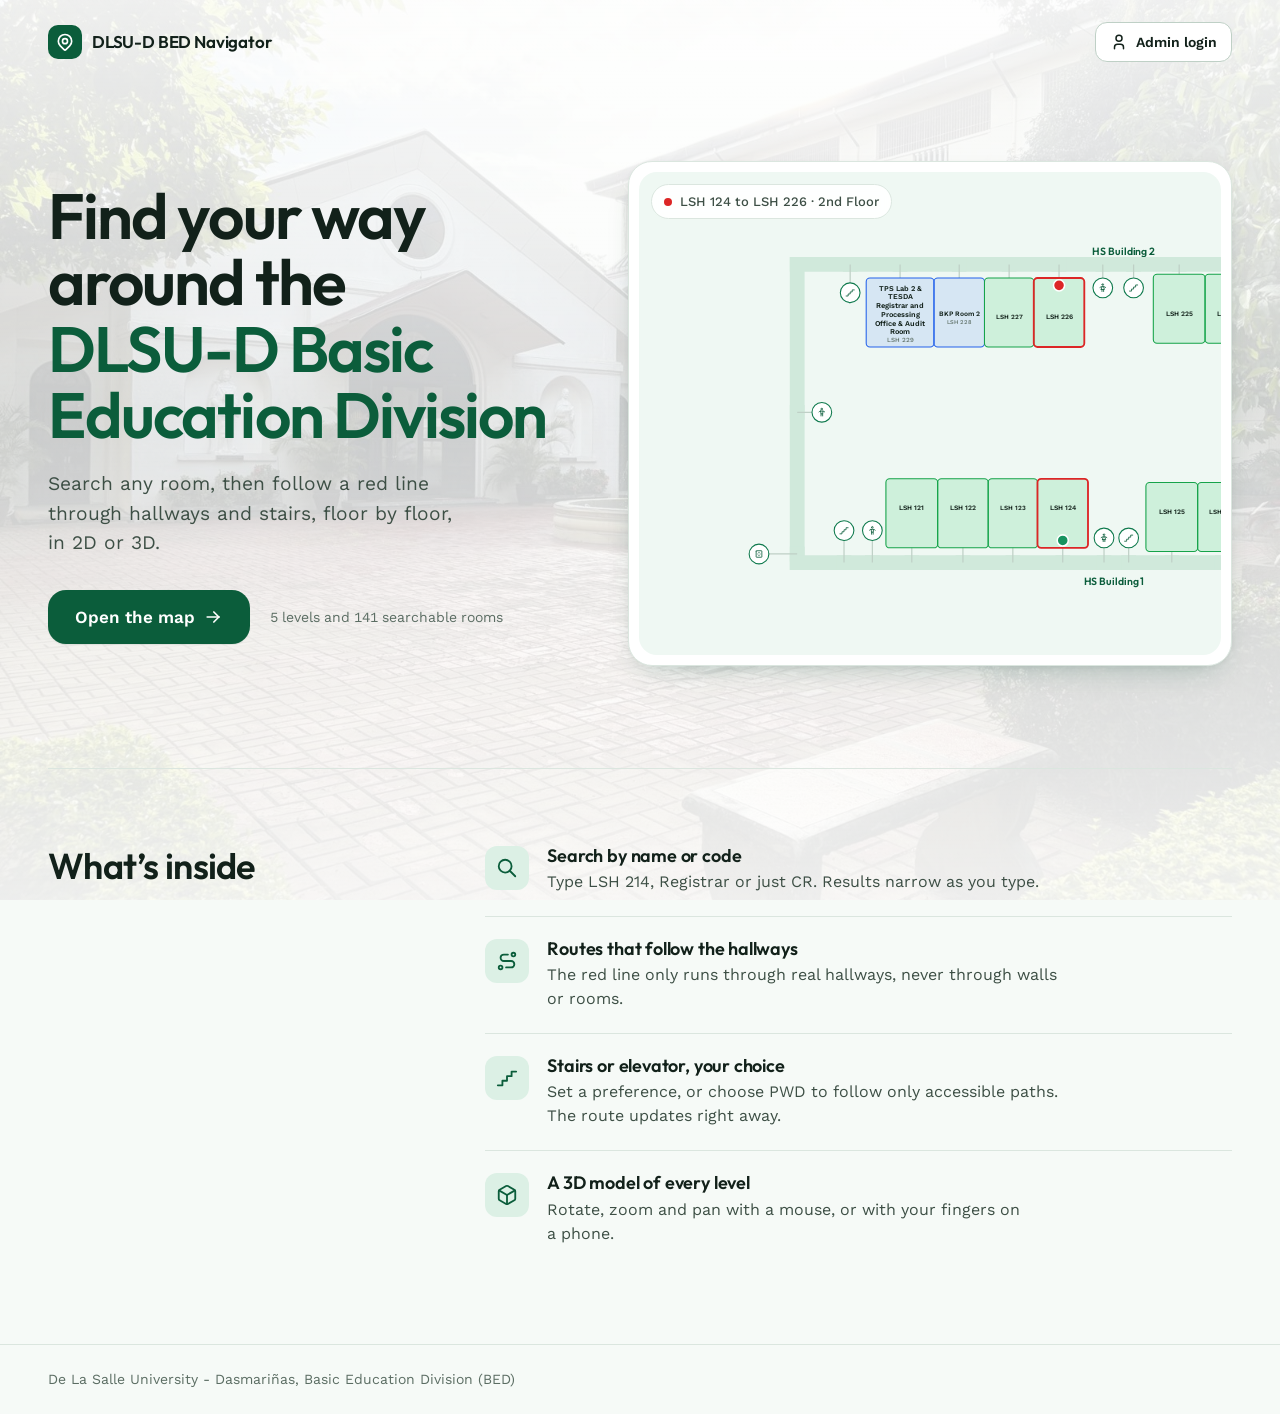
==== commit da1e2162: "changes to cth layout and road text" ====
--- a/index.html
+++ b/index.html
@@ -17,7 +17,7 @@
   <link rel="stylesheet" href="styles/general.css" />
   <link rel="stylesheet" href="styles/map.css" />
   <link rel="stylesheet" href="styles/welcome.css" />
-  <link rel="stylesheet" href="styles/admin.css" />
+  <link rel="stylesheset" href="styles/admin.css" />
   <link rel="stylesheet" href="styles/motion.css" />
 </head>
 
--- a/styles/map.css
+++ b/styles/map.css
@@ -300,4 +300,13 @@
   font-weight: 700;
   text-anchor: middle;
   letter-spacing: 0.02em;
+}
+
+/* While an admin is editing, every room shows a dashed outline so it is obvious they can be clicked */
+.map-svg.editing .room:not(.connector) .room-rect {
+  stroke-dasharray: 7 4;
+}
+
+.map-svg.editing .room.selected .room-rect {
+  stroke-dasharray: none;
 }
--- a/styles/welcome.css
+++ b/styles/welcome.css
@@ -262,4 +262,35 @@
   .lead {
     max-width: 44ch;
   }
+}
+/* Campus photo behind the home screen: faded so the text stays easy to read */
+body.welcome {
+  position: relative;
+  isolation: isolate;
+}
+
+body.welcome::before,
+body.welcome::after {
+  content: '';
+  position: fixed;
+  inset: 0;
+  z-index: -1;
+  pointer-events: none;
+}
+
+body.welcome::before {
+  background: url('../pictures/campus-bg.jpg') center / cover no-repeat;
+  opacity: 0.3;
+}
+
+/* A soft white wash, strongest at the top and bottom where the text sits */
+body.welcome::after {
+  background: linear-gradient(180deg, rgba(255, 255, 255, 0.78) 0%, rgba(255, 255, 255, 0.35) 45%, rgba(255, 255, 255, 0.78) 100%);
+}
+
+@media (max-width: 480px) {
+  .welcome-top .brand {
+    font-size: 0.9375rem;
+    white-space: nowrap;
+  }
 }
--- a/styles/admin.css
+++ b/styles/admin.css
@@ -1,15 +1,16 @@
 /* ======== Admin: sign-in dialog, badges and editor cards ======== */
 
 /* Admin-only controls stay hidden for guests */
-.admin-only {
+.admin-only,
+.admin-only[hidden] {
   display: none !important;
 }
 
-body.is-admin .admin-only {
+body.is-admin .admin-only:not([hidden]) {
   display: inline-flex !important;
 }
 
-body.is-admin section.admin-only {
+body.is-admin section.admin-only:not([hidden]) {
   display: block !important;
 }
 
@@ -135,4 +136,221 @@
 
 .form-note[data-state='error'] {
   color: var(--danger);
+}
+
+/* Edit-rooms mode is clearly on */
+#edit-mode-btn[aria-pressed='true'] {
+  background: var(--green-700, #15803d);
+  border-color: transparent;
+  color: #fff;
+}
+
+.edit-hint:not([hidden]) {
+  display: block !important;
+}
+
+.edit-hint {
+  margin: 0 0 12px;
+  padding: 10px 14px;
+  border-radius: var(--r-md, 12px);
+  background: #fef3c7;
+  color: #5b3b00;
+  font-size: 0.875rem;
+  font-weight: 600;
+}
+
+.edit-hint[hidden] {
+  display: none !important;
+}
+
+.editor-badge {
+  display: inline-block;
+  margin: 0 0 8px;
+  padding: 3px 10px;
+  border-radius: 999px;
+  background: #b45309;
+  color: #fff;
+  font-size: 0.75rem;
+  font-weight: 800;
+  letter-spacing: 0.08em;
+}
+
+#room-editor:not([hidden]) {
+  margin: 16px 0;
+  border: 2px solid #b45309;
+  box-shadow: 0 6px 22px rgba(180, 83, 9, 0.22);
+}
+
+.editor-fields {
+  border: 0;
+  margin: 0;
+  padding: 0;
+  min-width: 0;
+}
+
+.editor-fields:disabled {
+  opacity: 0.5;
+}
+
+.edit-warning {
+  position: fixed;
+  inset: 0;
+  z-index: 3000;
+  display: flex;
+  align-items: center;
+  justify-content: center;
+  padding: 16px;
+  background: rgba(15, 23, 42, 0.55);
+}
+
+.edit-warning[hidden] {
+  display: none !important;
+}
+
+.edit-warning-box {
+  max-width: 420px;
+  padding: 24px;
+  border-radius: 16px;
+  border-top: 6px solid #b45309;
+  background: #fff;
+  color: #1f2937;
+  box-shadow: 0 20px 50px rgba(0, 0, 0, 0.35);
+}
+
+.edit-warning-box h2 {
+  margin: 0 0 8px;
+  font-size: 1.25rem;
+}
+
+.edit-warning-box p {
+  margin: 0 0 16px;
+  line-height: 1.5;
+}
+
+.editor-current {
+  margin: 0 0 12px;
+  color: var(--ink-soft, #52605a);
+  font-size: 0.875rem;
+  font-weight: 600;
+}
+
+.field-title {
+  display: block;
+  margin: 14px 0 8px;
+  font-weight: 700;
+}
+
+.legend-chips {
+  display: flex;
+  flex-wrap: wrap;
+  gap: 8px;
+}
+
+.legend-chip {
+  display: inline-flex;
+  align-items: center;
+  gap: 8px;
+  padding: 6px 12px;
+  border: 1.5px solid #cbd5d0;
+  border-radius: 999px;
+  background: #fff;
+  color: inherit;
+  font: inherit;
+  font-size: 0.8125rem;
+  cursor: pointer;
+}
+
+.legend-chip.on {
+  border-color: #b45309;
+  background: #fff7ed;
+  box-shadow: 0 0 0 2px rgba(180, 83, 9, 0.25);
+  font-weight: 700;
+}
+
+.chip-del {
+  margin-left: 2px;
+  padding: 0 4px;
+  border-radius: 50%;
+  color: #b91c1c;
+  font-weight: 800;
+}
+
+.legend-add {
+  margin-top: 10px;
+}
+
+.legend-add summary {
+  cursor: pointer;
+  font-weight: 700;
+  color: #b45309;
+}
+
+.legend-add-row {
+  display: flex;
+  flex-wrap: wrap;
+  align-items: center;
+  gap: 8px;
+  margin-top: 8px;
+}
+
+.legend-add-row input[type='text'] {
+  flex: 1 1 160px;
+  margin: 0;
+}
+
+.legend-add-row input[type='color'] {
+  width: 44px;
+  height: 36px;
+  padding: 2px;
+  border: 1.5px solid #cbd5d0;
+  border-radius: 8px;
+  background: #fff;
+  cursor: pointer;
+}
+
+#editor-legend-wrap[hidden] {
+  display: none;
+}
+
+
+/* ======== Admin mode: the whole site changes colour so it is obvious ======== */
+body.is-admin {
+  --green-950: #042f2e;
+  --green-900: #115e59;
+  --green-800: #0f766e;
+  --green-700: #0d9488;
+  --green-600: #14b8a6;
+  --green-200: #99f6e4;
+  --green-100: #ccfbf1;
+  --green-50: #f0fdfa;
+  --bg: #ffffff;
+  --line: #cfeae3;
+  --line-strong: #a7d6cb;
+  background: #fff;
+}
+
+body.is-admin .site-header {
+  box-shadow: inset 0 -4px 0 #f59e0b;
+}
+
+.admin-badge {
+  display: inline-flex;
+  align-items: center;
+  gap: 6px;
+  padding: 4px 12px;
+  border-radius: 999px;
+  background: #f59e0b;
+  color: #3b2300;
+  font-size: 0.75rem;
+  font-weight: 800;
+  letter-spacing: 0.06em;
+  text-transform: uppercase;
+  white-space: nowrap;
+}
+
+@media (max-width: 480px) {
+  .admin-badge {
+    padding: 3px 8px;
+    font-size: 0.6875rem;
+  }
 }
--- a/styles/motion.css
+++ b/styles/motion.css
@@ -1,123 +1,90 @@
-/* ======== Smooth motion: hover, press and entrance animations ========
-   Loaded last on every page so it layers on top of the base styles.
-   Everything is switched off for people who ask their device for reduced motion. */
+/* ======== Smooth motion ========
+   Calm and professional: colour changes ease softly, new content fades in, and the two
+   replay buttons get a small icon animation on hover. No bouncing, no growing, no lifting
+   anywhere else. Loaded last on every page; switched off for "reduce motion". */
 :root {
   --ease-out: cubic-bezier(0.2, 0.7, 0.2, 1);
-  --ease-spring: cubic-bezier(0.34, 1.56, 0.64, 1);
-  --lift-shadow: 0 8px 20px rgba(12, 60, 40, 0.16);
+  --ease-soft: cubic-bezier(0.32, 0.72, 0, 1);
 }
 
-/* ---- Buttons ---- */
+/* ---- Everything pressable just eases its colours ---- */
 .btn,
 .icon-btn,
 .segmented button,
 .pref-btn,
-.sidebar-tab,
-.brand,
-.brand-mark,
-.legend li,
-.card,
-.hero-plan,
-.model-tool {
+.suggestions li {
+  -webkit-tap-highlight-color: transparent;
   transition:
-    transform 0.22s var(--ease-out),
-    box-shadow 0.22s var(--ease-out),
-    background-color 0.22s ease,
-    border-color 0.22s ease,
-    color 0.22s ease,
-    filter 0.22s ease;
+    background-color 0.25s var(--ease-soft),
+    border-color 0.25s var(--ease-soft),
+    color 0.25s var(--ease-soft),
+    box-shadow 0.3s var(--ease-soft),
+    opacity 0.25s var(--ease-soft);
 }
 
-.btn:hover:not(:disabled),
-.icon-btn:hover:not(:disabled) {
-  transform: translateY(-2px);
-  box-shadow: var(--lift-shadow);
+/* ---- Replay: the only hover animation ---- */
+#replay-btn {
+  transition:
+    transform 0.45s var(--ease-out),
+    box-shadow 0.45s var(--ease-out),
+    background-color 0.25s var(--ease-soft),
+    border-color 0.25s var(--ease-soft),
+    color 0.25s var(--ease-soft),
+    opacity 0.25s var(--ease-soft);
 }
 
-.btn:active:not(:disabled),
-.icon-btn:active:not(:disabled),
-.segmented button:active,
-.pref-btn:active {
-  transform: translateY(0) scale(0.96);
-  box-shadow: none;
-  transition-duration: 0.08s;
+#replay-btn .icon {
+  transition: transform 0.7s var(--ease-out);
 }
 
-.btn .icon,
-.icon-btn .icon {
-  transition: transform 0.3s var(--ease-spring);
+#replay-btn:hover:not(:disabled) {
+  transform: translateY(-1px);
+  box-shadow: 0 6px 16px rgba(12, 60, 40, 0.14);
 }
 
-.btn:hover:not(:disabled) .icon,
-.icon-btn:hover:not(:disabled) .icon {
-  transform: scale(1.14) rotate(-4deg);
-}
-
-#replay-btn:hover:not(:disabled) .icon,
-#slow-replay-btn:hover:not(:disabled) .icon {
+/* Replay: the arrow winds back, as if rewinding the route */
+#replay-btn:hover:not(:disabled) .icon {
   transform: rotate(-200deg);
 }
 
-.btn-primary:hover:not(:disabled) {
-  filter: brightness(1.06) saturate(1.1);
+#replay-btn:active:not(:disabled) {
+  transform: none;
+  box-shadow: none;
+  transition-duration: 0.12s;
 }
 
-/* Segmented controls (floor picker, zoom, replay by floor) */
-.segmented button:hover:not([aria-pressed='true']) {
-  transform: translateY(-1px);
+/* ---- New content fades in ---- */
+.leg-banner.visible,
+.route-message:not(:empty) {
+  animation: fade-in 0.3s var(--ease-soft);
 }
 
-.segmented button[aria-pressed='true'] {
-  animation: pop 0.32s var(--ease-spring);
+.hero > *,
+.hero-figure {
+  animation: rise-in 0.6s var(--ease-soft) both;
 }
 
-/* ---- Tabs in the side menu ---- */
-.sidebar-tab:hover:not([aria-current='page']) {
-  transform: translateX(4px);
+.hero > :nth-child(2) { animation-delay: 0.07s; }
+.hero > :nth-child(3) { animation-delay: 0.14s; }
+.hero > :nth-child(4) { animation-delay: 0.21s; }
+
+.suggestions:not([hidden]) li {
+  animation: fade-in 0.2s var(--ease-soft) both;
 }
 
-.sidebar-tab .icon {
-  transition: transform 0.3s var(--ease-spring);
+dialog[open],
+.editor-card,
+.login-card {
+  animation: fade-in 0.3s var(--ease-soft);
 }
 
-.sidebar-tab:hover .icon {
-  transform: scale(1.18) rotate(-6deg);
+dialog::backdrop {
+  animation: fade-in 0.3s var(--ease-soft);
 }
 
-.sidebar-tab[aria-current='page']::before {
-  animation: grow-bar 0.35s var(--ease-out);
-}
-
-/* ---- Brand / header ---- */
-.brand:hover {
-  transform: translateY(-1px);
-}
-
-.brand:hover .brand-mark {
-  transform: rotate(-10deg) scale(1.1);
-  box-shadow: 0 6px 14px rgba(12, 60, 40, 0.25);
-}
-
-/* ---- Cards, legend, search results ---- */
-.card:hover,
-.hero-plan:hover {
-  transform: translateY(-3px);
-  box-shadow: 0 14px 32px rgba(12, 60, 40, 0.14);
-}
-
-.legend li:hover {
-  transform: translateY(-2px);
-}
-
-.suggestions li,
-.search-list li,
-[role='listbox'] li {
-  transition: background-color 0.18s ease, padding-left 0.2s var(--ease-out), transform 0.2s var(--ease-out);
-}
-
-[role='listbox'] li:hover:not([aria-disabled='true']),
-[role='listbox'] li[aria-selected='true'] {
-  padding-left: 18px;
+.map-frame.is-fullscreen,
+.fs-floor-bar {
+  animation: fade-in 0.35s var(--ease-soft);
 }
 
 /* ---- Fields ---- */
@@ -125,92 +92,29 @@
 input[type='search'],
 input[type='password'],
 textarea {
-  transition: border-color 0.2s ease, box-shadow 0.25s var(--ease-out), background-color 0.2s ease;
+  transition: border-color 0.25s var(--ease-soft), box-shadow 0.35s var(--ease-soft), background-color 0.25s var(--ease-soft);
 }
 
 input[type='text']:focus,
 input[type='search']:focus,
 input[type='password']:focus,
 textarea:focus {
-  box-shadow: 0 0 0 4px rgba(34, 140, 90, 0.18);
+  box-shadow: 0 0 0 4px rgba(34, 140, 90, 0.16);
 }
 
-/* ---- Pages and panels fade in ---- */
-.tab-panel.active {
-  animation: panel-in 0.4s var(--ease-out);
+/* ---- Map rooms: colours ease, nothing moves ---- */
+.room-rect {
+  transition: fill 0.25s var(--ease-soft), stroke 0.25s var(--ease-soft), stroke-width 0.25s var(--ease-soft);
 }
 
-.leg-banner.visible {
-  animation: banner-in 0.4s var(--ease-out);
+@keyframes fade-in {
+  from { opacity: 0; }
+  to { opacity: 1; }
 }
 
-.route-message:not(:empty) {
-  animation: panel-in 0.35s var(--ease-out);
-}
-
-.hero > *,
-.hero-figure {
-  animation: panel-in 0.7s var(--ease-out) both;
-}
-
-.hero > :nth-child(2) { animation-delay: 0.08s; }
-.hero > :nth-child(3) { animation-delay: 0.16s; }
-.hero > :nth-child(4) { animation-delay: 0.24s; }
-
-/* ---- Rooms on the map react to the pointer ---- */
-.room:not(.connector) .room-rect {
-  transition: filter 0.2s ease, stroke-width 0.2s ease;
-}
-
-.room:not(.connector) {
-  transform-box: fill-box;
-  transform-origin: center;
-  transition: transform 0.25s var(--ease-spring);
-  cursor: pointer;
-}
-
-.room:not(.connector):hover {
-  transform: scale(1.035);
-}
-
-.room:not(.connector):hover .room-rect {
-  filter: brightness(0.97) drop-shadow(0 3px 5px rgba(12, 60, 40, 0.3));
-  stroke-width: 2.4;
-}
-
-g.connector {
-  transform-box: fill-box;
-  transform-origin: center;
-  transition: transform 0.25s var(--ease-spring);
-}
-
-g.connector:hover {
-  transform: scale(1.18);
-}
-
-/* ---- Full screen map controls ---- */
-.map-fs-btn:hover:not(:disabled) {
-  transform: scale(1.08);
-}
-
-@keyframes panel-in {
+@keyframes rise-in {
   from { opacity: 0; transform: translateY(10px); }
   to { opacity: 1; transform: none; }
-}
-
-@keyframes banner-in {
-  from { opacity: 0; transform: translateY(-12px) scale(0.98); }
-  to { opacity: 1; transform: none; }
-}
-
-@keyframes pop {
-  0% { transform: scale(0.92); }
-  100% { transform: scale(1); }
-}
-
-@keyframes grow-bar {
-  from { transform: scaleY(0); }
-  to { transform: scaleY(1); }
 }
 
 @media (prefers-reduced-motion: reduce) {
